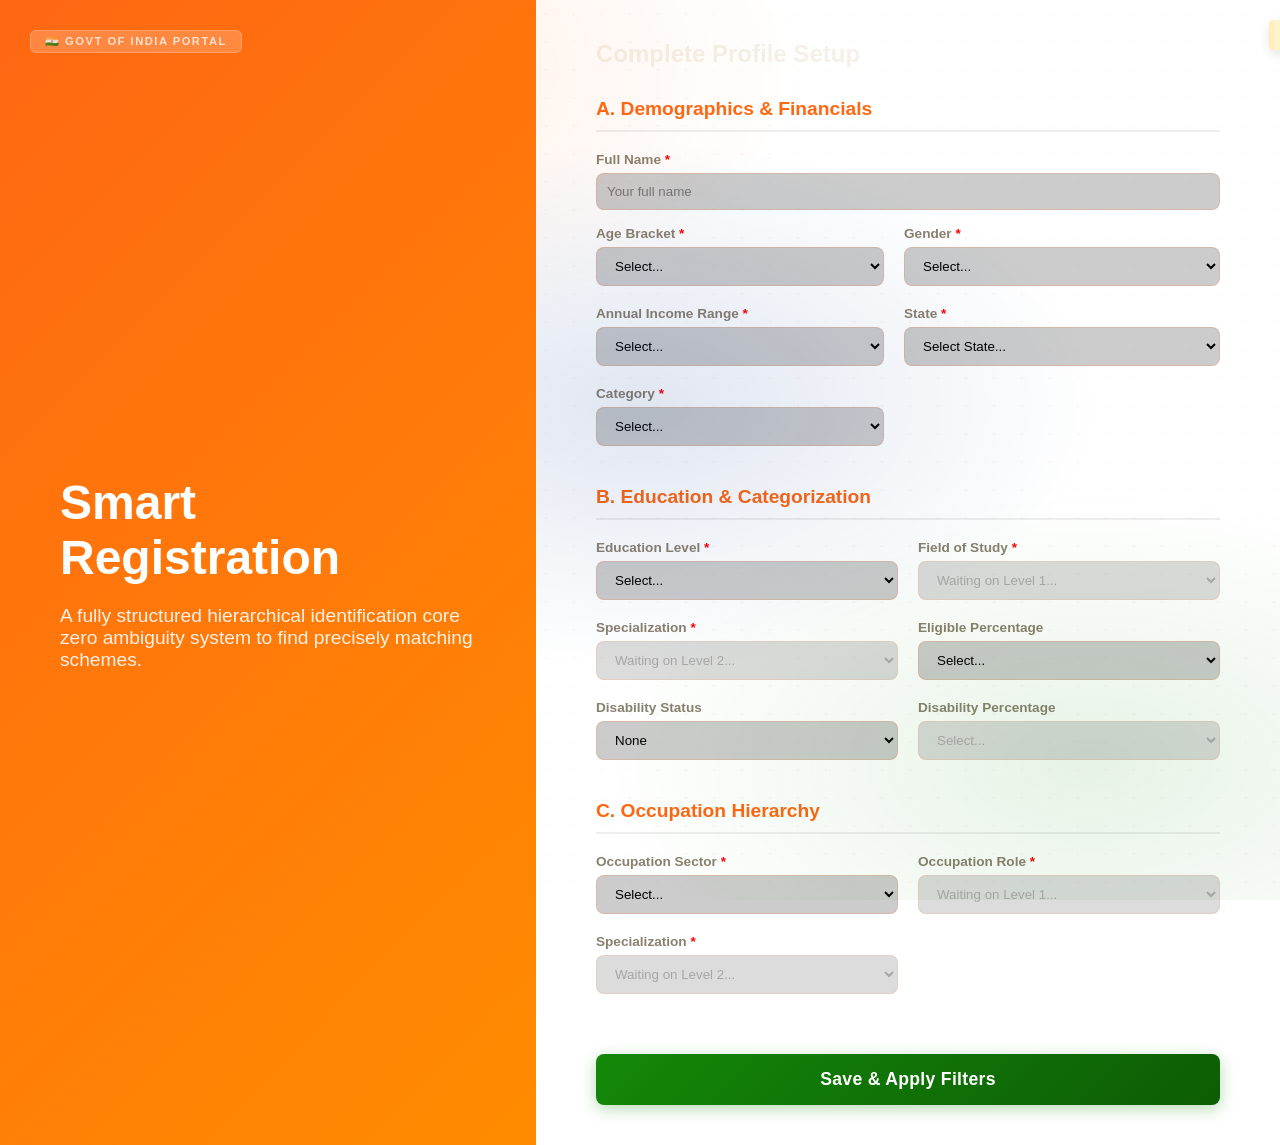
==== login.html @ 4077665b "75% completed work" ====
<!DOCTYPE html>
<html lang="en">
<head>
  <meta charset="UTF-8">
  <meta name="viewport" content="width=device-width, initial-scale=1.0">
  <title>Smart Registration | GovScheme AI</title>
  <link rel="stylesheet" href="style.css" />
  <style>
    body { background: #f8f9fa; }
    .split-layout { display: flex; min-height: 100vh; }
    .auth-banner {
      flex: 1;
      background: linear-gradient(135deg, var(--accent), #ff8c00);
      color: white;
      padding: 60px;
      display: flex;
      flex-direction: column;
      justify-content: center;
      position: relative;
    }
    .auth-form-wrapper {
      flex: 1.5;
      padding: 40px 60px;
      overflow-y: auto;
      background: white;
    }
    .form-section-title { font-size: 1.2rem; color: var(--accent); margin-bottom: 20px; border-bottom: 2px solid #eee; padding-bottom: 10px; font-family:var(--tamil-font); }
    .grid-2 { display: grid; grid-template-columns: 1fr 1fr; gap: 20px; margin-bottom: 40px; }
    .form-group.disabled { opacity: 0.6; }
    .form-group label { font-family: var(--body-font); font-weight:600; font-size:0.85rem; }
    .pulse { animation: pulseBorder 1.5s ease-out; }
    @keyframes pulseBorder { 
      0% { border-color: var(--accent); box-shadow: 0 0 12px rgba(255,103,19,0.5); } 
      100% { border-color: var(--card-border); } 
    }
    
    #smart-warning {
      position: fixed; top: 20px; right: 20px; background: #fff3cd; color: #856404;
      padding: 15px 20px; border-left: 5px solid #ffeeba; border-radius: 4px;
      box-shadow: 0 4px 12px rgba(0,0,0,0.1); transform: translateX(120%); transition: 0.3s;
      z-index: 1000; max-width: 350px; font-size: 0.9rem;
    }
    #smart-warning.show { transform: translateX(0); }
    
    .confirm-overlay {
      position: fixed; inset: 0; background: rgba(0,0,0,0.6); display: none; align-items: center; justify-content: center; z-index: 9999;
    }
    .confirm-box { background: white; padding: 30px; border-radius: 12px; text-align: center; max-width: 400px; }

    /* Mobile Responsiveness */
    @media (max-width: 768px) {
      .split-layout { flex-direction: column; }
      .auth-banner { padding: 30px 20px; }
      .auth-banner h1 { font-size: 2rem !important; margin-top: 10px; }
      .auth-banner p { font-size: 1rem !important; }
      .auth-form-wrapper { padding: 25px 20px; }
      .grid-2 { grid-template-columns: 1fr; gap: 15px; margin-bottom: 20px; }
      .confirm-box { width: 90%; padding: 20px; }
      .gov-badge { position: relative !important; top: 0 !important; left: 0 !important; margin-bottom: 15px; display: inline-block; width: max-content; padding: 6px 12px; border-radius: 20px; }
    }
  </style>
</head>
<body>

<div id="smart-warning"></div>

<div class="confirm-overlay" id="confirmation-modal">
  <div class="confirm-box">
    <h3 style="color:var(--accent2); margin-bottom:10px;">⚠️ Unusual Combination</h3>
    <p style="font-size:0.9rem; color:var(--muted); margin-bottom:20px;">This combination (18-25, High Income & Unemployed) is uncommon and might restrict scheme matching. Do you want to continue?</p>
    <div style="display:flex; gap:10px; justify-content:center;">
      <button class="apply-btn secondary" onclick="cancelApply()">Review Input</button>
      <button class="apply-btn" onclick="forceApply()">Confirm & Proceed</button>
    </div>
  </div>
</div>

<div class="split-layout">
  <div class="auth-banner">
    <div class="gov-badge" style="position:absolute; top:30px; left:30px; background:rgba(255,255,255,0.2);">🇮🇳 Govt of India Portal</div>
    <h1 style="font-size: 3rem; margin-bottom: 20px; font-family: var(--tamil-font);">Smart Registration</h1>
    <p style="font-size: 1.2rem; opacity: 0.9;">A fully structured hierarchical identification core zero ambiguity system to find precisely matching schemes.</p>
  </div>
  
  <div class="auth-form-wrapper">
    <h2 style="margin-bottom: 30px; font-family: var(--body-font); font-weight:700;">Complete Profile Setup</h2>
    
    <form id="authForm" onsubmit="submitProfile(event)">
      
      <!-- Basic Demographics -->
      <h3 class="form-section-title">A. Demographics & Financials</h3>
      <div class="grid-2" style="grid-template-columns:1fr; margin-bottom:16px;">
        <div class="form-group">
          <label>Full Name <span style="color:red">*</span></label>
          <input type="text" id="full-name" required placeholder="Your full name"
            style="width:100%; padding:10px; border:1px solid var(--card-border); border-radius:8px; font-family:var(--body-font);" />
        </div>
      </div>
      <div class="grid-2">
        <div class="form-group">
          <label>Age Bracket <span style="color:red">*</span></label>
          <select id="age" required>
            <option value="">Select...</option>
            <option value="18-25">18-25</option>
            <option value="26-35">26-35</option>
            <option value="36-45">36-45</option>
            <option value="46-60">46-60</option>
            <option value="60+">60+</option>
          </select>
        </div>
        <div class="form-group">
          <label>Gender <span style="color:red">*</span></label>
          <select id="gender" required>
            <option value="">Select...</option>
            <option value="Male">Male</option>
            <option value="Female">Female</option>
            <option value="Transgender">Transgender</option>
          </select>
        </div>
        <div class="form-group">
          <label>Annual Income Range <span style="color:red">*</span></label>
          <select id="income" required>
            <option value="">Select...</option>
            <option value="Below ₹1,00,000">Below ₹1,00,000</option>
            <option value="₹1,00,000 - ₹2,50,000">₹1,00,000 - ₹2,50,000</option>
            <option value="₹2,50,000 - ₹5,00,000">₹2,50,000 - ₹5,00,000</option>
            <option value="₹5,00,000 - ₹8,00,000">₹5,00,000 - ₹8,00,000</option>
            <option value="Above ₹8,00,000">Above ₹8,00,000</option>
          </select>
        </div>
        <div class="form-group">
          <label>State <span style="color:red">*</span></label>
          <select id="state" required>
            <option value="">Select State...</option>
            <!-- Injected by login.js -->
          </select>
        </div>
        <div class="form-group">
          <label>Category <span style="color:red">*</span></label>
          <select id="category" required>
            <option value="">Select...</option>
            <option value="General">General</option>
            <option value="OBC">OBC</option>
            <option value="SC">SC</option>
            <option value="ST">ST</option>
          </select>
        </div>
      </div>

      <!-- Education Hierarchy -->
      <h3 class="form-section-title">B. Education & Categorization</h3>
      <div class="grid-2">
        <div class="form-group">
          <label>Education Level <span style="color:red">*</span></label>
          <select id="edu-l1" required><option value="">Select...</option></select>
        </div>
        <div class="form-group">
          <label>Field of Study <span style="color:red">*</span></label>
          <select id="edu-l2" disabled required><option value="">Waiting on Level 1...</option></select>
        </div>
        <div class="form-group">
          <label>Specialization <span style="color:red">*</span></label>
          <select id="edu-l3" disabled required><option value="">Waiting on Level 2...</option></select>
        </div>
        <div class="form-group">
          <label>Eligible Percentage</label>
          <select id="edu-pct">
            <option value="">Select...</option>
            <option value="Below 60%">Below 60%</option>
            <option value="60% - 75%">60% - 75%</option>
            <option value="75% - 85%">75% - 85%</option>
            <option value="85% - 90%">85% - 90%</option>
            <option value="90% - 95%">90% - 95%</option>
            <option value="95% - 100%">95% - 100%</option>
          </select>
        </div>
        <div class="form-group">
          <label>Disability Status</label>
          <select id="disability">
            <option value="">None</option>
            <option value="Visual">Visual</option>
            <option value="Hearing">Hearing</option>
            <option value="Locomotor">Locomotor</option>
            <option value="Intellectual">Intellectual</option>
          </select>
        </div>
        <div class="form-group">
          <label>Disability Percentage</label>
          <select id="disability-pct" disabled>
            <option value="">Select...</option>
            <option value="40-60%">40-60%</option>
            <option value="60-80%">60-80%</option>
            <option value="80%+">80%+</option>
          </select>
        </div>
      </div>

      <!-- Occupation Hierarchy -->
      <h3 class="form-section-title">C. Occupation Hierarchy</h3>
      <div class="grid-2">
        <div class="form-group">
          <label>Occupation Sector <span style="color:red">*</span></label>
          <select id="occ-l1" required><option value="">Select...</option></select>
        </div>
        <div class="form-group">
          <label>Occupation Role <span style="color:red">*</span></label>
          <select id="occ-l2" disabled required><option value="">Waiting on Level 1...</option></select>
        </div>
        <div class="form-group">
          <label>Specialization <span style="color:red">*</span></label>
          <select id="occ-l3" disabled required><option value="">Waiting on Level 2...</option></select>
        </div>
      </div>

      <button type="submit" class="apply-btn" style="width: 100%; justify-content:center; padding: 15px; font-size:1.1rem; margin-top:20px;">Save & Apply Filters</button>

    </form>
  </div>
</div>

<script src="login.js"></script>
</body>
</html>
---- style.css ----
/* ═══════════════════════════════════════════════════════
   INDIAN GOVERNMENT PORTAL THEME
   Inspired by india.gov.in & MyGov.in design language
   Palette: Saffron #FF6713 | Navy #003087 | Green #138808
   ═══════════════════════════════════════════════════════ */

/* ── CSS Variables ── */
:root {
  --saffron:        #FF6713;
  --saffron-dk:     #D94F00;
  --saffron-lt:     #FFB347;
  --india-blue:     #003087;
  --chakra-blue:    #1E56A0;
  --india-green:    #138808;
  --india-green-dk: #0D5C05;
  --white-cream:    #FFF8F0;

  /* Semantic tokens — dark mode default */
  --bg:             #0a0c14;
  --bg2:            #0f1320;
  --card-bg:        rgba(20, 25, 50, 0.72);
  --card-border:    rgba(255, 103, 19, 0.18);
  --accent:         #FF6713;
  --accent2:        #138808;
  --accent3:        #1E56A0;
  --text:           #F5F0E8;
  --card-text:      #C8C0B0;
  --muted:          #8A8070;
  --dt-dot:         rgba(255, 103, 19, 0.06);
  --shadow-hover:   rgba(255, 103, 19, 0.15);
  --tamil-font:     'Noto Sans Tamil', 'Poppins', sans-serif;
  --body-font:      'Poppins', sans-serif;
  --header-gradient: linear-gradient(135deg, #001F5B 0%, #003087 40%, #0A1E4A 100%);
}

body.light-theme {
  --bg:             #FFF8F0;
  --bg2:            #FFF0E0;
  --card-bg:        rgba(255, 255, 255, 0.88);
  --card-border:    rgba(255, 103, 19, 0.22);
  --accent:         #D94F00;
  --accent2:        #0D5C05;
  --accent3:        #003087;
  --text:           #1A0A00;
  --card-text:      #3D2B1A;
  --muted:          #7A6050;
  --dt-dot:         rgba(255, 103, 19, 0.08);
  --shadow-hover:   rgba(0, 48, 135, 0.1);
  --header-gradient: linear-gradient(135deg, #003087 0%, #1E56A0 50%, #003087 100%);
}

/* ── Reset ── */
* { box-sizing: border-box; margin: 0; padding: 0; }

body {
  font-family: var(--body-font);
  background: var(--bg);
  color: var(--text);
  min-height: 100vh;
  overflow-x: hidden;
}

/* ── Scrollbar ── */
::-webkit-scrollbar { width: 8px; }
::-webkit-scrollbar-track { background: var(--bg); }
::-webkit-scrollbar-thumb {
  background: linear-gradient(var(--saffron), var(--india-green));
  border-radius: 4px;
}
::-webkit-scrollbar-thumb:hover { opacity: 0.8; }

/* ── Animated Background — warm Indian sunset ── */
@keyframes bgPulse {
  0%   { opacity: 0.7; transform: scale(1) translate(0, 0); }
  50%  { opacity: 1;   transform: scale(1.04) translate(-1%, 1%); }
  100% { opacity: 0.7; transform: scale(1) translate(0, 0); }
}

body::before {
  content: '';
  position: fixed; inset: 0;
  background:
    radial-gradient(ellipse 80% 55% at 15% 8%,  rgba(255, 103, 19, 0.14) 0%, transparent 60%),
    radial-gradient(ellipse 65% 50% at 85% 85%, rgba(19, 136, 8,  0.10) 0%, transparent 60%),
    radial-gradient(ellipse 55% 45% at 50% 45%, rgba(0,  48, 135, 0.12) 0%, transparent 65%);
  animation: bgPulse 18s ease-in-out infinite alternate;
  pointer-events: none;
  z-index: 0;
}

/* ── Dot grid ── */
body::after {
  content: '';
  position: fixed; inset: 0;
  background-image: radial-gradient(circle, var(--dt-dot) 1px, transparent 1px);
  background-size: 28px 28px;
  pointer-events: none;
  z-index: 0;
}

/* ── Tricolor Top Bar ── */
.tricolor-bar {
  height: 5px;
  background: linear-gradient(90deg,
    #FF6713 0% 33.3%,
    #FFFFFF 33.3% 66.6%,
    #138808 66.6% 100%);
  position: fixed;
  top: 0; left: 0; right: 0;
  z-index: 1000;
}

/* ── Layout ── */
.container {
  position: relative;
  z-index: 1;
  max-width: 900px;
  margin: 0 auto;
  padding: 5px 20px 60px;
}

/* ══════════════════════════════════════
   HEADER — Government Portal Style
   ══════════════════════════════════════ */
header {
  text-align: center;
  padding: 0 0 36px;
  animation: fadeDown 0.7s ease both;
}

.gov-header-band {
  background: var(--header-gradient);
  margin: 0 -20px;
  padding: 28px 20px 32px;
  position: relative;
  overflow: hidden;
  border-bottom: 4px solid var(--saffron);
}

.gov-header-band::before {
  content: '✦ ◆ ✦';
  position: absolute;
  font-size: 6rem;
  color: rgba(255, 255, 255, 0.03);
  top: -10px; left: 50%;
  transform: translateX(-50%);
  letter-spacing: 30px;
  pointer-events: none;
}

.gov-header-band::after {
  content: '';
  position: absolute;
  left: 0; top: 0; bottom: 0;
  width: 6px;
  background: linear-gradient(180deg, #FF6713, #FFFFFF 50%, #138808);
}

@keyframes emblemPulse {
  0%   { box-shadow: 0 8px 28px rgba(255, 103, 19, 0.35); transform: translateY(0) rotate(0deg); }
  100% { box-shadow: 0 14px 50px rgba(255, 103, 19, 0.6);  transform: translateY(-4px) rotate(3deg); }
}

.emblem {
  width: 78px;
  height: 78px;
  margin: 0 auto 16px;
  background: linear-gradient(135deg, #FF6713, #FF9A00);
  border-radius: 50%;
  display: flex;
  align-items: center;
  justify-content: center;
  font-size: 38px;
  box-shadow: 0 8px 28px rgba(255, 103, 19, 0.35);
  animation: emblemPulse 3s infinite alternate ease-in-out;
  border: 3px solid rgba(255, 255, 255, 0.3);
}

.gov-badge {
  display: inline-flex;
  align-items: center;
  gap: 8px;
  background: rgba(255, 255, 255, 0.1);
  border: 1px solid rgba(255, 255, 255, 0.2);
  border-radius: 6px;
  padding: 4px 14px;
  font-size: 0.7rem;
  font-weight: 600;
  letter-spacing: 1.5px;
  text-transform: uppercase;
  color: rgba(255, 255, 255, 0.75);
  margin-bottom: 14px;
}

header h1 {
  font-family: var(--tamil-font);
  font-size: clamp(1.4rem, 4vw, 2.1rem);
  font-weight: 700;
  letter-spacing: -0.5px;
  line-height: 1.3;
  color: #fff;
  text-shadow: 0 2px 12px rgba(0, 0, 0, 0.4);
}

header h1 span {
  color: var(--saffron-lt);
  background: linear-gradient(135deg, #FFB347, #FF6713);
  -webkit-background-clip: text;
  -webkit-text-fill-color: transparent;
  background-clip: text;
}

header p {
  font-family: var(--tamil-font);
  color: rgba(255, 255, 255, 0.65);
  margin-top: 8px;
  font-size: 0.92rem;
}

/* ── Main Content ── */
.main-content { padding-top: 24px; }

/* ── Lang Toggle ── */
.lang-toggle {
  display: flex;
  justify-content: center;
  gap: 8px;
  margin: 0 0 24px;
  animation: fadeUp 0.7s 0.1s ease both;
}

.lang-btn {
  padding: 6px 20px;
  border-radius: 6px;
  border: 1.5px solid rgba(255, 103, 19, 0.3);
  background: var(--card-bg);
  backdrop-filter: blur(8px);
  color: var(--muted);
  cursor: pointer;
  font-size: 0.82rem;
  font-family: var(--body-font);
  font-weight: 600;
  letter-spacing: 0.5px;
  transition: all 0.2s;
}

.lang-btn:hover {
  border-color: var(--accent);
  color: var(--accent);
}

.lang-btn.active {
  border-color: var(--accent);
  color: #fff;
  background: linear-gradient(135deg, var(--saffron-dk), var(--saffron));
  box-shadow: 0 4px 14px rgba(255, 103, 19, 0.35);
}

/* ── Search Box ── */
.search-wrap {
  background: var(--card-bg);
  backdrop-filter: blur(16px);
  border: 2px solid rgba(255, 103, 19, 0.25);
  border-radius: 14px;
  padding: 10px 14px;
  display: flex;
  align-items: center;
  gap: 10px;
  transition: all 0.3s ease;
  animation: fadeUp 0.7s 0.15s ease both;
  box-shadow: 0 4px 24px rgba(0, 48, 135, 0.12), inset 0 1px 0 rgba(255, 255, 255, 0.05);
}

.search-wrap:focus-within {
  border-color: rgba(255, 103, 19, 0.6);
  box-shadow: 0 0 0 4px rgba(255, 103, 19, 0.1), 0 8px 32px rgba(0, 0, 0, 0.15);
  transform: translateY(-2px);
}

#query {
  flex: 1;
  background: transparent;
  border: none;
  outline: none;
  color: var(--text);
  font-size: 1rem;
  font-family: var(--tamil-font);
  padding: 6px 4px;
}

#query::placeholder { color: var(--muted); }

.icon-btn {
  width: 44px;
  height: 44px;
  border-radius: 10px;
  border: none;
  cursor: pointer;
  display: flex;
  align-items: center;
  justify-content: center;
  font-size: 1.2rem;
  transition: all 0.2s;
  flex-shrink: 0;
}

.mic-btn {
  background: rgba(255, 103, 19, 0.12);
  color: var(--accent);
  border: 1px solid rgba(255, 103, 19, 0.25);
}

.mic-btn:hover {
  background: rgba(255, 103, 19, 0.22);
  transform: scale(1.05);
}

.mic-btn.listening {
  background: var(--accent);
  color: #fff;
  animation: pulse 1s infinite;
}

.search-btn {
  background: linear-gradient(135deg, #FF6713, #D94F00);
  color: #fff;
  font-weight: 700;
  font-size: 1.1rem;
  box-shadow: 0 4px 14px rgba(255, 103, 19, 0.35);
}

.search-btn:hover {
  background: linear-gradient(135deg, #FF8C00, #FF6713);
  transform: scale(1.05);
  box-shadow: 0 6px 20px rgba(255, 103, 19, 0.5);
}

/* ── Voice Status ── */
.voice-status {
  text-align: center;
  margin-top: 10px;
  font-size: 0.83rem;
  font-family: var(--tamil-font);
  color: var(--accent);
  height: 20px;
  transition: opacity 0.3s;
  opacity: 0;
}

.voice-status.show { opacity: 1; }

/* ── Quick Chips ── */
.chips {
  display: flex;
  gap: 8px;
  margin-top: 16px;
  overflow-x: auto;
  padding-bottom: 8px;
  scrollbar-width: none;
  -webkit-overflow-scrolling: touch;
  animation: fadeUp 0.7s 0.2s ease both;
}

.chips::-webkit-scrollbar {
  display: none;
}

.chip {
  flex: 0 0 auto;
  padding: 6px 15px;
  border-radius: 6px;
  border: 1.5px solid rgba(255, 103, 19, 0.2);
  background: var(--card-bg);
  backdrop-filter: blur(8px);
  font-family: var(--tamil-font);
  font-size: 0.8rem;
  color: var(--muted);
  cursor: pointer;
  transition: all 0.25s cubic-bezier(0.4, 0, 0.2, 1);
}

.chip:hover {
  border-color: var(--india-green);
  color: var(--accent2);
  background: rgba(19, 136, 8, 0.1);
  transform: translateY(-2px);
  box-shadow: 0 4px 12px rgba(19, 136, 8, 0.18);
}

/* ── Stats Bar ── */
.stats {
  display: flex;
  gap: 12px;
  margin-top: 24px;
  animation: fadeUp 0.7s 0.25s ease both;
}

.stat-card {
  flex: 1;
  background: var(--card-bg);
  backdrop-filter: blur(14px);
  border: 1px solid var(--card-border);
  border-radius: 12px;
  padding: 14px 16px;
  text-align: center;
  transition: transform 0.3s, box-shadow 0.3s;
  position: relative;
  overflow: hidden;
}

.stat-card::after {
  content: '';
  position: absolute;
  bottom: 0; left: 0; right: 0;
  height: 3px;
  background: linear-gradient(90deg, var(--saffron) 33%, #fff 33% 66%, var(--india-green) 66%);
}

.stat-card:hover {
  transform: translateY(-4px);
  box-shadow: 0 8px 28px rgba(255, 103, 19, 0.15);
  border-color: rgba(255, 103, 19, 0.4);
}

.stat-card .num {
  font-size: 1.5rem;
  font-weight: 700;
  background: linear-gradient(135deg, var(--saffron), var(--saffron-lt));
  -webkit-background-clip: text;
  -webkit-text-fill-color: transparent;
  background-clip: text;
}

.stat-card .label {
  font-family: var(--tamil-font);
  font-size: 0.73rem;
  color: var(--muted);
  margin-top: 3px;
}

/* ── Divider ── */
.divider {
  display: flex;
  align-items: center;
  gap: 12px;
  margin: 28px 0 20px;
  color: var(--accent);
  font-size: 0.8rem;
  font-family: var(--tamil-font);
  font-weight: 600;
  letter-spacing: 1px;
  text-transform: uppercase;
}

.divider::before, .divider::after {
  content: '';
  flex: 1;
  height: 1px;
  background: linear-gradient(90deg, transparent, var(--card-border));
}
.divider::after {
  background: linear-gradient(90deg, var(--card-border), transparent);
}

/* ═══════════════════════════════════════
   RESULT CARDS — Premium Indian Gov Style
   ═══════════════════════════════════════ */
#result { animation: fadeUp 0.5s ease both; }

.scheme-card {
  background: var(--card-bg);
  backdrop-filter: blur(18px);
  border: 1px solid var(--card-border);
  border-radius: 16px;
  padding: 22px 24px;
  margin-bottom: 16px;
  transition: border-color 0.3s, transform 0.3s cubic-bezier(0.4, 0, 0.2, 1), box-shadow 0.3s;
  animation: slideIn 0.4s ease both;
  position: relative;
  overflow: hidden;
  box-shadow: 0 4px 20px rgba(0, 0, 0, 0.08);
}

.scheme-card::before {
  content: '';
  position: absolute;
  left: 0; top: 0; bottom: 0;
  width: 5px;
  background: linear-gradient(180deg, #FF6713 0%, #FFFFFF 50%, #138808 100%);
  border-radius: 5px 0 0 5px;
}

.scheme-card::after {
  content: '☸';
  position: absolute;
  top: -8px; right: 14px;
  font-size: 5rem;
  color: rgba(255, 103, 19, 0.04);
  pointer-events: none;
  line-height: 1;
}

.scheme-card:hover {
  border-color: rgba(255, 103, 19, 0.45);
  transform: translateY(-3px);
  box-shadow: 0 14px 40px var(--shadow-hover);
}

.card-header {
  display: flex;
  align-items: flex-start;
  gap: 12px;
  margin-bottom: 8px;
}

.card-tts {
  margin-bottom: 14px;
  justify-content: flex-end;
}

.card-index {
  width: 30px;
  height: 30px;
  border-radius: 8px;
  background: linear-gradient(135deg, rgba(255, 103, 19, 0.2), rgba(255, 103, 19, 0.1));
  border: 1px solid rgba(255, 103, 19, 0.3);
  color: var(--accent);
  font-size: 0.82rem;
  font-weight: 700;
  display: flex;
  align-items: center;
  justify-content: center;
  flex-shrink: 0;
}

.card-title {
  font-family: var(--tamil-font);
  font-size: 1rem;
  font-weight: 700;
  line-height: 1.4;
  flex: 1;
}

.tts-btn {
  background: rgba(30, 86, 160, 0.12);
  border: 1px solid rgba(30, 86, 160, 0.2);
  border-radius: 7px;
  color: var(--accent3);
  cursor: pointer;
  padding: 5px 10px;
  font-size: 0.78rem;
  font-family: var(--body-font);
  font-weight: 600;
  transition: all 0.2s;
  flex-shrink: 0;
}

.tts-btn:hover {
  background: rgba(30, 86, 160, 0.25);
  transform: scale(1.04);
}

.tts-en {
  background: rgba(19, 136, 8, 0.1);
  border-color: rgba(19, 136, 8, 0.2);
  color: #1a9e10;
}

.tts-en:hover { background: rgba(19, 136, 8, 0.22); }

.tts-ta {
  background: rgba(255, 103, 19, 0.1);
  border-color: rgba(255, 103, 19, 0.2);
  color: var(--accent);
}

.tts-ta:hover { background: rgba(255, 103, 19, 0.22); }

.tts-group { display: flex; gap: 6px; flex-shrink: 0; }

.card-section { margin-top: 12px; }

.section-label {
  font-size: 0.7rem;
  text-transform: uppercase;
  letter-spacing: 1.2px;
  font-weight: 700;
  margin-bottom: 5px;
}

.section-label.elig  { color: var(--accent2); }
.section-label.bene  { color: var(--accent3); }

.section-text {
  font-family: var(--tamil-font);
  font-size: 0.875rem;
  color: var(--card-text);
  line-height: 1.7;
}

.section-text.collapsed {
  display: -webkit-box;
  -webkit-line-clamp: 3;
  line-clamp: 3;
  -webkit-box-orient: vertical;
  box-orient: vertical;
  overflow: hidden;
}

.read-more {
  background: none;
  border: none;
  color: var(--accent);
  font-size: 0.78rem;
  cursor: pointer;
  margin-top: 4px;
  font-family: var(--body-font);
  font-weight: 600;
  padding: 0;
}

/* ── Apply Button ── */
.card-footer {
  margin-top: 16px;
  padding-top: 14px;
  border-top: 1px solid var(--card-border);
}

.apply-btn {
  display: inline-flex;
  align-items: center;
  gap: 7px;
  padding: 10px 22px;
  background: linear-gradient(135deg, #138808, #0D5C05);
  color: #fff;
  font-family: var(--tamil-font);
  font-size: 0.85rem;
  font-weight: 700;
  border-radius: 8px;
  text-decoration: none;
  transition: all 0.22s;
  box-shadow: 0 4px 16px rgba(19, 136, 8, 0.3);
  border: none;
  cursor: pointer;
  letter-spacing: 0.3px;
}

.apply-btn:hover {
  background: linear-gradient(135deg, #1aaa0f, #138808);
  transform: translateY(-2px);
  box-shadow: 0 7px 22px rgba(19, 136, 8, 0.45);
}

.apply-btn:active { transform: translateY(0); }

.action-btn-row {
  display: flex;
  flex-wrap: wrap;
  gap: 10px;
  margin-top: 20px;
}

.apply-btn.secondary {
  background: var(--card-bg);
  border: 1.5px solid var(--accent);
  color: var(--accent);
  box-shadow: none;
}

.apply-btn.secondary:hover {
  background: rgba(255, 103, 19, 0.1);
  box-shadow: 0 4px 16px rgba(255, 103, 19, 0.25);
}

.apply-box {
  margin-top: 15px;
  padding: 18px 20px;
  border-radius: 12px;
  background: rgba(0, 48, 135, 0.08);
  border: 1px dashed rgba(255, 103, 19, 0.25);
  display: none;
  animation: fadeDown 0.3s ease both;
}

.apply-box.open { display: block; }

/* ── Empty / Loading ── */
.state-box {
  text-align: center;
  padding: 48px 20px;
  color: var(--muted);
  font-family: var(--tamil-font);
}

.state-box .icon { font-size: 3rem; margin-bottom: 12px; }
.state-box p { font-size: 0.95rem; }

.spinner {
  width: 40px;
  height: 40px;
  border: 3px solid rgba(255, 103, 19, 0.12);
  border-top-color: var(--accent);
  border-radius: 50%;
  animation: spin 0.8s linear infinite;
  margin: 0 auto 16px;
}

/* ── Audio Controls ── */
#audio-controls {
  position: fixed;
  bottom: 30px; right: 30px;
  background: var(--card-bg);
  backdrop-filter: blur(18px);
  border: 1px solid var(--accent);
  border-radius: 50px;
  padding: 10px 20px;
  display: none;
  align-items: center;
  gap: 15px;
  box-shadow: 0 8px 32px rgba(255, 103, 19, 0.25);
  z-index: 9999;
  animation: fadeUp 0.3s ease both;
}

.ctrl-btn {
  background: none;
  border: none;
  color: var(--text);
  font-size: 1.5rem;
  cursor: pointer;
  display: flex;
  align-items: center;
  justify-content: center;
  transition: transform 0.2s;
}

.ctrl-btn:hover { transform: scale(1.15); color: var(--accent); }

.audio-waves {
  display: flex;
  align-items: center;
  gap: 4px;
  height: 20px;
}

.audio-waves span {
  display: block;
  width: 4px;
  height: 100%;
  background: linear-gradient(180deg, var(--saffron), var(--india-green));
  border-radius: 2px;
  animation: wave 1s infinite alternate;
}

.audio-waves.paused span { animation-play-state: paused; }
.audio-waves span:nth-child(2) { animation-delay: 0.2s; }
.audio-waves span:nth-child(3) { animation-delay: 0.4s; }

/* ── Footer ── */
footer {
  text-align: center;
  padding: 24px 0 0;
  font-size: 0.78rem;
  color: var(--muted);
  font-family: var(--tamil-font);
  border-top: 1px solid var(--card-border);
  margin-top: 40px;
}

footer::before {
  content: '';
  display: block;
  width: 60px;
  height: 3px;
  background: linear-gradient(90deg, var(--saffron), var(--india-green));
  margin: 0 auto 12px;
  border-radius: 2px;
}

/* ── Identity & Grid ── */
.max-w-wide { max-width: 1100px; }

@media (min-width: 768px) {
  .app-grid {
    display: grid;
    grid-template-columns: 280px 1fr;
    gap: 30px;
    align-items: start;
    margin-top: 24px;
  }
}
@media (max-width: 767px) {
  .profile-sidebar { margin-bottom: 24px; position: static !important; }
  .profile-sidebar .sidebar-box { background: var(--bg2) !important; backdrop-filter: none !important; }
  .form-grid { grid-template-columns: 1fr !important; }
}

.glass-panel {
  background: var(--card-bg);
  backdrop-filter: blur(16px);
  border: 1px solid var(--card-border);
  box-shadow: 0 4px 20px rgba(0, 0, 0, 0.08);
}

.profile-sidebar { position: sticky; top: 20px; }
.sidebar-box { padding: 24px 20px; border-radius: 16px; text-align: center; }
.sidebar-box .avatar {
  font-size: 3rem; width: 70px; height: 70px; margin: 0 auto 12px;
  background: linear-gradient(135deg, rgba(255, 103, 19, 0.2), rgba(255, 103, 19, 0.1));
  border: 2px solid rgba(255, 103, 19, 0.4); border-radius: 50%;
  display: flex; align-items: center; justify-content: center;
}

.form-group { display: flex; flex-direction: column; text-align: left; }
.form-group label {
  font-size: 0.8rem; font-weight: 600; color: var(--muted);
  margin-bottom: 6px; font-family: var(--tamil-font);
}
.form-group input, .form-group select {
  padding: 10px 14px; border-radius: 8px; border: 1px solid var(--card-border);
  background: rgba(0, 0, 0, 0.2);
  font-family: var(--body-font); outline: none; 
}
body.light-theme .form-group input, body.light-theme .form-group select {
  background: rgba(255, 255, 255, 0.6); color: #000;
}
.form-group input:focus, .form-group select:focus {
  border-color: var(--accent); box-shadow: 0 0 0 3px rgba(255, 103, 19, 0.15);
}

.modal-overlay {
  position: fixed; inset: 0; background: rgba(0, 0, 0, 0.6);
  backdrop-filter: blur(5px); z-index: 99999;
  display: flex; align-items: center; justify-content: center;
  padding: 20px; animation: fadeIn 0.3s ease both;
}

@keyframes fadeIn { from { opacity: 0; } to { opacity: 1; } }

.qualify-match {
  display: inline-block; background: rgba(19, 136, 8, 0.15); color: var(--accent2);
  padding: 4px 10px; border-radius: 20px; font-size: 0.75rem; font-weight: 600;
  margin: 4px 4px 0 0; border: 1px solid rgba(19, 136, 8, 0.3);
}

.match-ring {
  position: absolute; top: 18px; right: 20px; width: 48px; height: 48px;
  border-radius: 50%; background: var(--card-bg); border: 4px solid var(--accent);
  display: flex; align-items: center; justify-content: center;
  font-weight: 700; font-size: 0.9rem; color: var(--accent);
  box-shadow: 0 4px 10px rgba(255, 103, 19, 0.2); z-index:2;
}
.match-ring::before {
  content: 'Match'; position: absolute; bottom: -18px; font-size: 0.55rem;
  color: var(--accent); text-transform: uppercase; font-weight: 700;
}

/* ══════════════════════════════════════════════════
   KEYFRAME ANIMATIONS
   ══════════════════════════════════════════════════ */
@keyframes fadeDown {
  from { opacity: 0; transform: translateY(-18px); }
  to   { opacity: 1; transform: translateY(0); }
}

@keyframes fadeUp {
  from { opacity: 0; transform: translateY(16px); }
  to   { opacity: 1; transform: translateY(0); }
}

@keyframes slideIn {
  from { opacity: 0; transform: translateX(-12px); }
  to   { opacity: 1; transform: translateX(0); }
}

@keyframes pulse {
  0%, 100% { box-shadow: 0 0 0 0 rgba(255, 103, 19, 0.5); }
  50%       { box-shadow: 0 0 0 10px rgba(255, 103, 19, 0); }
}

@keyframes spin { to { transform: rotate(360deg); } }

@keyframes wave { 0% { height: 20%; } 100% { height: 100%; } }

/* ══════════════════════════════════════════════════
   MOBILE-FIRST RESPONSIVE SYSTEM
   Breakpoints: 768px (tablet) · 480px (phone) · 360px (small)
   ══════════════════════════════════════════════════ */

/* ── Tablet (≤768px) ── */
@media (max-width: 768px) {
  .container { padding: 5px 14px 80px; }
  .gov-header-band { margin: 0 -14px; padding: 22px 14px 28px; }
  .gov-badge { font-size: 0.65rem; padding: 4px 10px; letter-spacing: 0.8px; }
  .emblem { width: 66px; height: 66px; font-size: 32px; margin-bottom: 12px; }
  header h1 { font-size: clamp(1.2rem, 5vw, 1.7rem); }
  header p { font-size: 0.85rem; }
  .lang-toggle { margin: 0 0 18px; gap: 6px; }
  .lang-btn { padding: 7px 16px; font-size: 0.8rem; min-height: 36px; }
  .search-wrap { border-radius: 12px; padding: 8px 12px; gap: 8px; }
  #query { font-size: 0.95rem; padding: 4px 2px; }
  .icon-btn { width: 42px; height: 42px; font-size: 1.1rem; }
  .chips { gap: 7px; margin-top: 14px; }
  .chip { padding: 7px 13px; font-size: 0.78rem; min-height: 34px; }
  .stats { gap: 8px; margin-top: 18px; }
  .stat-card { padding: 12px 14px; border-radius: 10px; }
  .stat-card .num { font-size: 1.25rem; }
  .stat-card .label { font-size: 0.7rem; }
  .scheme-card { padding: 18px 16px; border-radius: 14px; margin-bottom: 12px; }
  .card-title { font-size: 0.95rem; }
  .tts-btn { padding: 6px 10px; font-size: 0.75rem; min-height: 34px; }
  .apply-btn { padding: 9px 18px; font-size: 0.82rem; min-height: 40px; }
  .action-btn-row { gap: 8px; margin-top: 14px; }
  #audio-controls {
    bottom: 16px; right: 14px; left: 14px;
    border-radius: 14px; padding: 10px 18px;
    justify-content: space-between;
  }
}

/* ── Phone (≤480px) ── */
@media (max-width: 480px) {
  body { word-break: break-word; overflow-wrap: break-word; }
  .tricolor-bar { height: 4px; }
  .container { padding: 4px 12px 90px; }
  .gov-header-band { padding: 18px 14px 24px; margin: 0 -12px; }
  .gov-badge { font-size: 0.6rem; padding: 3px 10px; letter-spacing: 0.5px; margin-bottom: 10px; }
  .gov-header-band > div[style*="position:absolute"] { top: 10px; right: 12px; }
  .emblem { width: 58px; height: 58px; font-size: 28px; margin-bottom: 10px; }
  header h1 { font-size: clamp(1.05rem, 6vw, 1.4rem); letter-spacing: 0; }
  header p { font-size: 0.8rem; margin-top: 6px; }
  .main-content { padding-top: 18px; }
  .lang-toggle { margin: 0 0 16px; gap: 5px; }
  .lang-btn { flex: 1; padding: 8px 6px; font-size: 0.78rem; text-align: center; border-radius: 8px; min-height: 38px; }
  .search-wrap { border-radius: 12px; padding: 6px 10px; gap: 6px; }
  #query { font-size: 0.92rem; padding: 5px 2px; min-height: 38px; }
  .icon-btn { width: 40px; height: 40px; border-radius: 8px; font-size: 1rem; flex-shrink: 0; }
  .voice-status { font-size: 0.78rem; margin-top: 8px; }
  .chips { gap: 6px; margin-top: 12px; padding-bottom: 6px; }
  .chip { padding: 7px 12px; font-size: 0.76rem; border-radius: 6px; min-height: 34px; display: flex; align-items: center; justify-content: center; }
  .stats { display: grid; grid-template-columns: repeat(3, 1fr); gap: 7px; margin-top: 14px; }
  .stat-card { padding: 10px 8px; border-radius: 10px; flex-direction: column; text-align: center; }
  .stat-card .num { font-size: 1.1rem; }
  .stat-card .label { font-size: 0.65rem; margin-top: 2px; }
  .divider { margin: 20px 0 14px; font-size: 0.75rem; }
  .scheme-card { padding: 15px 12px 15px 16px; border-radius: 12px; margin-bottom: 10px; }
  .scheme-card::before { width: 4px; }
  .scheme-card::after { font-size: 3.5rem; top: -5px; right: 8px; }
  .card-header { gap: 8px; margin-bottom: 6px; }
  .card-index { width: 26px; height: 26px; font-size: 0.75rem; border-radius: 6px; flex-shrink: 0; }
  .card-title { font-size: 0.9rem; line-height: 1.35; }
  .tts-group.card-tts { display: grid; grid-template-columns: 1fr 1fr; gap: 6px; margin-bottom: 10px; }
  .tts-btn { padding: 8px 6px; font-size: 0.73rem; text-align: center; min-height: 36px; border-radius: 6px; justify-content: center; }
  .section-label { font-size: 0.65rem; letter-spacing: 0.8px; }
  .section-text { font-size: 0.83rem; line-height: 1.6; }
  .read-more { font-size: 0.75rem; min-height: 28px; display: inline-block; padding: 4px 0; }
  .action-btn-row { flex-direction: column; gap: 8px; margin-top: 12px; }
  .apply-btn { width: 100%; justify-content: center; padding: 11px 16px; font-size: 0.82rem; min-height: 44px; border-radius: 8px; }
  .apply-box { padding: 14px 12px; border-radius: 10px; }
  .state-box { padding: 36px 14px; }
  .state-box .icon { font-size: 2.4rem; }
  .state-box p { font-size: 0.88rem; }
  .spinner { width: 34px; height: 34px; }
  #audio-controls { bottom: 12px; right: 10px; left: 10px; border-radius: 12px; padding: 10px 16px; justify-content: space-between; gap: 10px; }
  .ctrl-btn { font-size: 1.3rem; min-width: 44px; min-height: 44px; }
  footer { padding: 18px 0 0; font-size: 0.72rem; margin-top: 28px; }
}

/* ── Very small phones (≤360px) ── */
@media (max-width: 360px) {
  .container { padding: 4px 10px 90px; }
  .gov-header-band { margin: 0 -10px; padding: 16px 12px 20px; }
  header h1 { font-size: 1rem; }
  .lang-btn { font-size: 0.72rem; padding: 7px 4px; }
  .stats { grid-template-columns: repeat(3, 1fr); gap: 5px; }
  .stat-card .num { font-size: 1rem; }
  .stat-card .label { font-size: 0.6rem; }
  .chip { font-size: 0.72rem; padding: 6px 10px; }
  .card-title { font-size: 0.85rem; }
}

/* ── Safe area for notched iPhones / Android ── */
@supports (padding-bottom: env(safe-area-inset-bottom)) {
  .container { padding-bottom: calc(80px + env(safe-area-inset-bottom)); }
  #audio-controls { bottom: calc(12px + env(safe-area-inset-bottom)); }
}

/* ── Touch-device enhancements ── */
@media (hover: none) and (pointer: coarse) {
  .scheme-card:hover,
  .stat-card:hover,
  .chip:hover { transform: none; }
  .chip:active { background: rgba(19, 136, 8, 0.18); transform: scale(0.97); }
  .apply-btn:active { transform: scale(0.97); }
  .lang-btn:active { opacity: 0.8; }
  .emblem { animation-duration: 4s; }
}

/* ── Track Application Button ── */
.track-btn {
  background: transparent !important;
  border: 1.5px solid var(--accent) !important;
  color: var(--accent) !important;
  font-size: 0.78rem !important;
  padding: 6px 12px !important;
}
.track-btn:hover:not(:disabled) {
  background: rgba(255,103,19,0.08) !important;
}
.track-btn:disabled {
  border-color: var(--muted) !important;
  color: var(--muted) !important;
}

/* ── User ID Badge hover ── */
#user-id-badge:hover { background: rgba(255,103,19,0.14) !important; }

/* ── Applied Schemes mini-list ── */
#applied-schemes-panel .scheme-mini-row {
  display: flex;
  align-items: center;
  gap: 8px;
  padding: 6px 8px;
  border-radius: 8px;
  background: rgba(0,0,0,0.03);
  border: 1px solid var(--card-border);
  margin-bottom: 8px;
  font-size: 0.78rem;
}
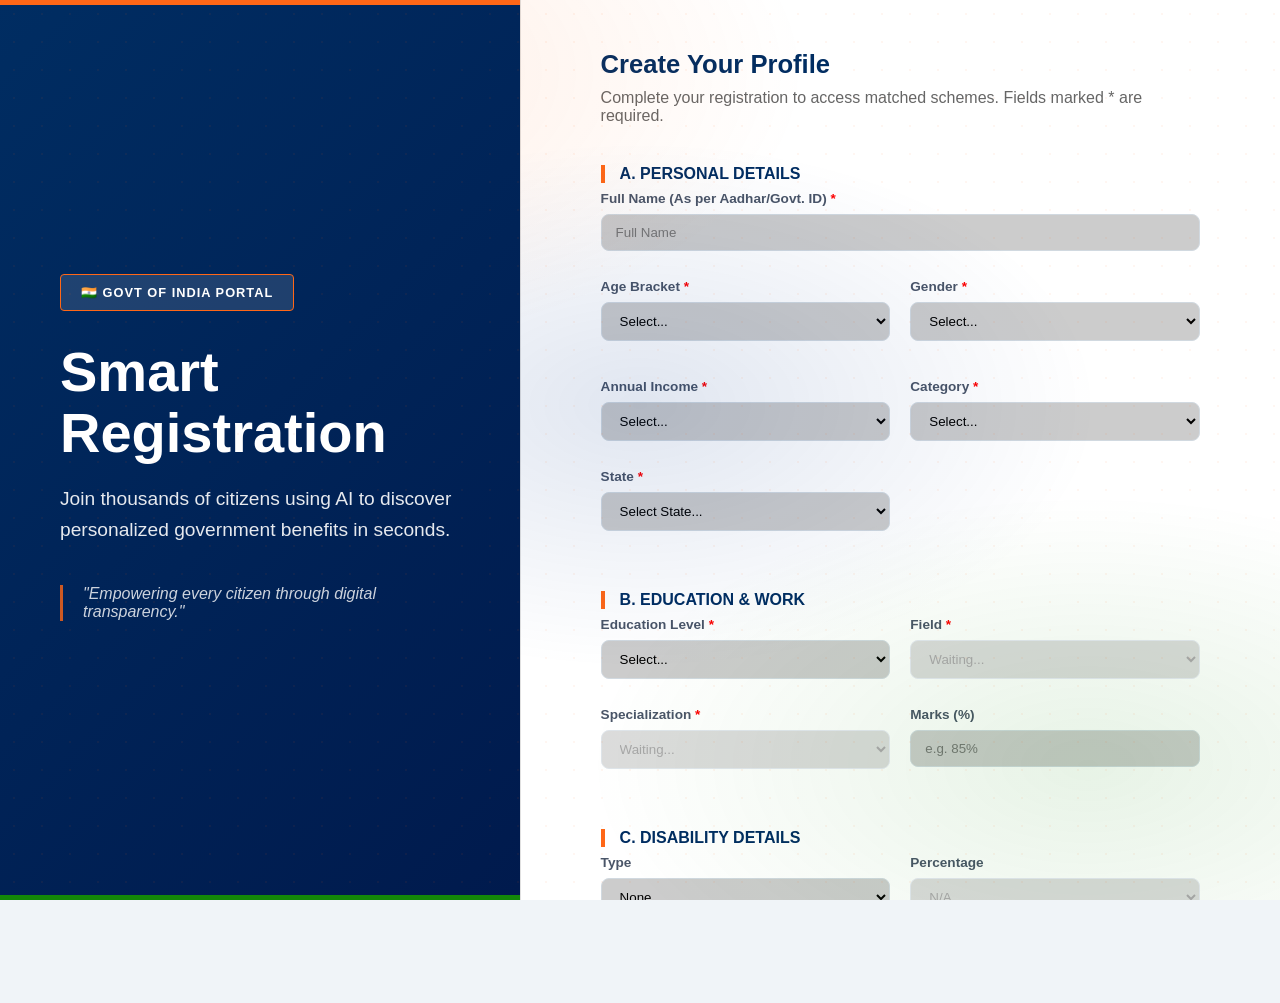
==== commit 100b223b: "Changed app.js" ====
--- a/login.html
+++ b/login.html
@@ -3,221 +3,293 @@
 <head>
   <meta charset="UTF-8">
   <meta name="viewport" content="width=device-width, initial-scale=1.0">
+  <meta name="description" content="Register your profile to get personalised Indian government scheme recommendations.">
   <title>Smart Registration | GovScheme AI</title>
   <link rel="stylesheet" href="style.css" />
   <style>
-    body { background: #f8f9fa; }
-    .split-layout { display: flex; min-height: 100vh; }
-    .auth-banner {
-      flex: 1;
-      background: linear-gradient(135deg, var(--accent), #ff8c00);
+    :root {
+      --gov-navy: #002D62;
+      --gov-saffron: #FF6717;
+      --light-bg: #F0F4F8;
+      --border-color: #D1D9E0;
+      --gov-green: #138808;    /* National Green */
+--gov-cream: #F9F9F9;
+    }
+
+    /* CRITICAL FIX: Explicitly forcing the split layout 
+       to prevent style.css from hiding the banner.
+    */
+    body { 
+      margin: 0; 
+      padding: 0; 
+      font-family: 'Poppins', sans-serif; 
+      background-color: var(--light-bg);
+    }
+
+    .split-layout { 
+      display: flex !important; 
+      flex-direction: row !important; 
+      width: 100% !important;
+      min-height: 100vh !important;
+      overflow: hidden;
+    }
+
+.auth-banner {
+  flex: 1 !important;
+  /* Deep Navy gradient for a serious, official authority look */
+  background: linear-gradient(135deg, var(--gov-navy) 0%, #001a4d 100%) !important;
+  color: white !important;
+  padding: 60px !important;
+  display: flex !important;
+  flex-direction: column !important;
+  justify-content: center !important;
+  position: relative;
+  min-width: 400px;
+  /* Added a subtle tricolor accent border at the very bottom of the banner */
+  border-bottom: 5px solid var(--gov-green);
+}
+
+/* Subtle tricolor top-accent for the banner */
+.auth-banner::before {
+  content: "";
+  position: absolute;
+  top: 0;
+  left: 0;
+  right: 0;
+  height: 5px;
+  background: var(--gov-saffron);
+}
+
+.auth-form-wrapper {
+  flex: 1.5 !important;
+  padding: 50px 80px !important;
+  overflow-y: auto !important;
+  background: white !important;
+  height: 100vh;
+  /* Soft border to separate from the banner */
+  border-left: 1px solid #e0e0e0;
+}
+
+.gov-badge {
+  display: flex;
+  align-items: center;
+  gap: 10px;
+  /* Using semi-transparent white for a glass-morphism effect on the navy background */
+  background: rgba(255, 255, 255, 0.12);
+  padding: 10px 20px;
+  border-radius: 4px;
+  font-size: 0.8rem;
+  font-weight: 600;
+  text-transform: uppercase;
+  letter-spacing: 1px;
+  width: fit-content;
+  /* Saffron border to make the badge pop */
+  border: 1px solid var(--gov-saffron);
+  margin-bottom: 30px;
+  color: white;
+}
+
+/* Enhancing the form section titles for the Indian theme */
+.form-section-title {
+  color: var(--gov-navy) !important;
+  border-left: 4px solid var(--gov-saffron) !important;
+  padding-left: 15px !important;
+  font-weight: 700 !important;
+  text-transform: uppercase;
+}
+    .grid-2 { display: grid; grid-template-columns: 1fr 1fr; gap: 20px; margin-bottom: 30px; }
+    
+    .form-group label { display: block; margin-bottom: 8px; margin-top: 8px; font-weight: 600; font-size: 0.85rem; color: #4A5568; }
+    
+    input, select {
+      width: 100%;
+      padding: 12px;
+      border: 1px solid var(--border-color) !important;
+      border-radius: 6px;
+      box-sizing: border-box;
+    }
+
+    .submit-btn {
+      background: var(--gov-saffron);
       color: white;
-      padding: 60px;
-      display: flex;
-      flex-direction: column;
-      justify-content: center;
-      position: relative;
-    }
-    .auth-form-wrapper {
-      flex: 1.5;
-      padding: 40px 60px;
-      overflow-y: auto;
-      background: white;
-    }
-    .form-section-title { font-size: 1.2rem; color: var(--accent); margin-bottom: 20px; border-bottom: 2px solid #eee; padding-bottom: 10px; font-family:var(--tamil-font); }
-    .grid-2 { display: grid; grid-template-columns: 1fr 1fr; gap: 20px; margin-bottom: 40px; }
-    .form-group.disabled { opacity: 0.6; }
-    .form-group label { font-family: var(--body-font); font-weight:600; font-size:0.85rem; }
-    .pulse { animation: pulseBorder 1.5s ease-out; }
-    @keyframes pulseBorder { 
-      0% { border-color: var(--accent); box-shadow: 0 0 12px rgba(255,103,19,0.5); } 
-      100% { border-color: var(--card-border); } 
-    }
-    
-    #smart-warning {
-      position: fixed; top: 20px; right: 20px; background: #fff3cd; color: #856404;
-      padding: 15px 20px; border-left: 5px solid #ffeeba; border-radius: 4px;
-      box-shadow: 0 4px 12px rgba(0,0,0,0.1); transform: translateX(120%); transition: 0.3s;
-      z-index: 1000; max-width: 350px; font-size: 0.9rem;
-    }
-    #smart-warning.show { transform: translateX(0); }
-    
-    .confirm-overlay {
-      position: fixed; inset: 0; background: rgba(0,0,0,0.6); display: none; align-items: center; justify-content: center; z-index: 9999;
-    }
-    .confirm-box { background: white; padding: 30px; border-radius: 12px; text-align: center; max-width: 400px; }
-
-    /* Mobile Responsiveness */
-    @media (max-width: 768px) {
-      .split-layout { flex-direction: column; }
-      .auth-banner { padding: 30px 20px; }
-      .auth-banner h1 { font-size: 2rem !important; margin-top: 10px; }
-      .auth-banner p { font-size: 1rem !important; }
-      .auth-form-wrapper { padding: 25px 20px; }
-      .grid-2 { grid-template-columns: 1fr; gap: 15px; margin-bottom: 20px; }
-      .confirm-box { width: 90%; padding: 20px; }
-      .gov-badge { position: relative !important; top: 0 !important; left: 0 !important; margin-bottom: 15px; display: inline-block; width: max-content; padding: 6px 12px; border-radius: 20px; }
+      border: none;
+      padding: 16px;
+      border-radius: 8px;
+      font-weight: 700;
+      width: 100%;
+      cursor: pointer;
+    }
+
+    /* Responsive: Stack them on mobile */
+    @media (max-width: 992px) {
+      .split-layout { flex-direction: column !important; }
+      .auth-banner { flex: none !important; padding: 40px !important; min-width: 0; }
+      .auth-form-wrapper { padding: 30px 20px !important; height: auto; }
     }
   </style>
 </head>
 <body>
 
-<div id="smart-warning"></div>
-
-<div class="confirm-overlay" id="confirmation-modal">
-  <div class="confirm-box">
-    <h3 style="color:var(--accent2); margin-bottom:10px;">⚠️ Unusual Combination</h3>
-    <p style="font-size:0.9rem; color:var(--muted); margin-bottom:20px;">This combination (18-25, High Income & Unemployed) is uncommon and might restrict scheme matching. Do you want to continue?</p>
-    <div style="display:flex; gap:10px; justify-content:center;">
-      <button class="apply-btn secondary" onclick="cancelApply()">Review Input</button>
-      <button class="apply-btn" onclick="forceApply()">Confirm & Proceed</button>
-    </div>
-  </div>
-</div>
-
-<div class="split-layout">
-  <div class="auth-banner">
-    <div class="gov-badge" style="position:absolute; top:30px; left:30px; background:rgba(255,255,255,0.2);">🇮🇳 Govt of India Portal</div>
-    <h1 style="font-size: 3rem; margin-bottom: 20px; font-family: var(--tamil-font);">Smart Registration</h1>
-    <p style="font-size: 1.2rem; opacity: 0.9;">A fully structured hierarchical identification core zero ambiguity system to find precisely matching schemes.</p>
-  </div>
-  
-  <div class="auth-form-wrapper">
-    <h2 style="margin-bottom: 30px; font-family: var(--body-font); font-weight:700;">Complete Profile Setup</h2>
+  <!-- Skip Navigation Link (WCAG 2.4.1) -->
+  <a href="#registration-form" class="skip-link">Skip to registration form</a>
+
+  <!-- ARIA live region for status messages -->
+  <div id="form-status" role="status" aria-live="polite" aria-atomic="true" class="sr-only"></div>
+
+  <div class="split-layout">
     
-    <form id="authForm" onsubmit="submitProfile(event)">
-      
-      <!-- Basic Demographics -->
-      <h3 class="form-section-title">A. Demographics & Financials</h3>
-      <div class="grid-2" style="grid-template-columns:1fr; margin-bottom:16px;">
-        <div class="form-group">
-          <label>Full Name <span style="color:red">*</span></label>
-          <input type="text" id="full-name" required placeholder="Your full name"
-            style="width:100%; padding:10px; border:1px solid var(--card-border); border-radius:8px; font-family:var(--body-font);" />
+    <aside class="auth-banner" aria-label="Portal information">
+      <div class="gov-badge" aria-label="Government of India Portal">🇮🇳 GOVT OF INDIA PORTAL</div>
+      <h1 style="font-size: 3.5rem; margin: 0 0 20px 0; line-height: 1.1;">Smart <br>Registration</h1>
+      <p style="font-size: 1.2rem; opacity: 0.9; line-height: 1.6; max-width: 450px;">
+        Join thousands of citizens using AI to discover personalized government benefits in seconds.
+      </p>
+      <div style="margin-top: 40px; border-left: 3px solid var(--gov-saffron); padding-left: 20px; font-style: italic; opacity: 0.8;">
+        "Empowering every citizen through digital transparency."
+      </div>
+    </aside>
+
+    <main class="auth-form-wrapper" id="registration-form" role="main">
+      <h1 style="color: var(--gov-navy); margin: 0 0 10px 0; font-size: 1.6rem;">Create Your Profile</h1>
+      <p style="color: #666; margin-bottom: 40px;">Complete your registration to access matched schemes. Fields marked <span aria-hidden="true">*</span><span class="sr-only">with an asterisk</span> are required.</p>
+
+      <form id="authForm" onsubmit="submitProfile(event)" novalidate aria-label="Citizen registration form">
+        
+        <fieldset style="border: none; padding: 0; margin-bottom: 30px;">
+          <legend class="form-section-title">A. Personal Details</legend>
+          <div class="form-group" style="margin-bottom: 20px;">
+            <label for="full-name">Full Name (As per Aadhar/Govt. ID) <span aria-hidden="true" style="color:red">*</span><span class="sr-only">(required)</span></label>
+            <input type="text" id="full-name" name="full-name" required aria-required="true" autocomplete="name" placeholder="Full Name" />
+          </div>
+
+          <div class="grid-2">
+            <div class="form-group">
+              <label for="age">Age Bracket <span aria-hidden="true" style="color:red">*</span><span class="sr-only">(required)</span></label>
+              <select id="age" name="age" required aria-required="true">
+                <option value="">Select...</option>
+                <option value="18-25">18-25</option>
+                <option value="26-35">26-35</option>
+                <option value="36-45">36-45</option>
+                <option value="46-60">46-60</option>
+                <option value="60+">60+</option>
+              </select>
+            </div>
+            <div class="form-group">
+              <label for="gender">Gender <span aria-hidden="true" style="color:red">*</span><span class="sr-only">(required)</span></label>
+              <select id="gender" name="gender" required aria-required="true">
+                <option value="">Select...</option>
+                <option value="Male">Male</option>
+                <option value="Female">Female</option>
+                <option value="Transgender">Transgender</option>
+              </select>
+            </div>
+          </div>
+
+          <div class="grid-2">
+            <div class="form-group">
+              <label for="income">Annual Income <span aria-hidden="true" style="color:red">*</span><span class="sr-only">(required)</span></label>
+              <select id="income" name="income" required aria-required="true">
+                <option value="">Select...</option>
+                <option value="Below ₹1,00,000">Below ₹1,00,000</option>
+                <option value="₹1,00,000 - ₹2,50,000">₹1,00,000 – ₹2,50,000</option>
+                <option value="₹2,50,000 - ₹5,00,000">₹2,50,000 – ₹5,00,000</option>
+                <option value="₹5,00,000 - ₹8,00,000">₹5,00,000 – ₹8,00,000</option>
+                <option value="Above ₹8,00,000">Above ₹8,00,000</option>
+              </select>
+            </div>
+            <div class="form-group">
+              <label for="category">Category <span aria-hidden="true" style="color:red">*</span><span class="sr-only">(required)</span></label>
+              <select id="category" name="category" required aria-required="true">
+                <option value="">Select...</option>
+                <option value="General">General</option>
+                <option value="OBC">OBC</option>
+                <option value="SC">SC</option>
+                <option value="ST">ST</option>
+              </select>
+            </div>
+            <div class="form-group">
+              <label for="state">State <span aria-hidden="true" style="color:red">*</span><span class="sr-only">(required)</span></label>
+              <select id="state" name="state" required aria-required="true"><option value="">Select State...</option></select>
+            </div>
+          </div>
+        </fieldset>
+
+        <fieldset style="border: none; padding: 0; margin-bottom: 30px;">
+          <legend class="form-section-title">B. Education &amp; Work</legend>
+          <div class="grid-2">
+            <div class="form-group">
+              <label for="edu-l1">Education Level <span aria-hidden="true" style="color:red">*</span><span class="sr-only">(required)</span></label>
+              <select id="edu-l1" name="edu-l1" required aria-required="true" aria-controls="edu-l2"><option value="">Select...</option></select>
+            </div>
+            <div class="form-group">
+              <label for="edu-l2">Field <span aria-hidden="true" style="color:red">*</span><span class="sr-only">(required)</span></label>
+              <select id="edu-l2" name="edu-l2" disabled aria-disabled="true"><option value="">Waiting...</option></select>
+            </div>
+            <div class="form-group">
+              <label for="edu-l3">Specialization <span aria-hidden="true" style="color:red">*</span><span class="sr-only">(required)</span></label>
+              <select id="edu-l3" name="edu-l3" disabled aria-disabled="true"><option value="">Waiting...</option></select>
+            </div>
+            <div class="form-group">
+              <label for="edu-pct">Marks (%)</label>
+              <input type="text" id="edu-pct" name="edu-pct" placeholder="e.g. 85%" inputmode="decimal" />
+            </div>
+          </div>
+        </fieldset>
+
+        <fieldset style="border: none; padding: 0; margin-bottom: 30px;">
+          <legend class="form-section-title">C. Disability Details</legend>
+          <div class="grid-2">
+            <div class="form-group">
+              <label for="disability">Type</label>
+              <select id="disability" name="disability" aria-controls="disability-pct">
+                <option value="None">None</option>
+                <option value="Visual">Visual</option>
+                <option value="Hearing">Hearing</option>
+              </select>
+            </div>
+            <div class="form-group">
+              <label for="disability-pct">Percentage</label>
+              <select id="disability-pct" name="disability-pct" disabled aria-disabled="true"><option value="">N/A</option></select>
+            </div>
+          </div>
+        </fieldset>
+
+        <fieldset style="border: none; padding: 0; margin-bottom: 30px;">
+          <legend class="form-section-title">D. Occupation</legend>
+          <div class="grid-2">
+            <div class="form-group">
+              <label for="occ-l1">Sector <span aria-hidden="true" style="color:red">*</span><span class="sr-only">(required)</span></label>
+              <select id="occ-l1" name="occ-l1" required aria-required="true" aria-controls="occ-l2"><option value="">Select...</option></select>
+            </div>
+            <div class="form-group">
+              <label for="occ-l2">Role <span aria-hidden="true" style="color:red">*</span><span class="sr-only">(required)</span></label>
+              <select id="occ-l2" name="occ-l2" disabled aria-disabled="true"><option value="">Waiting...</option></select>
+            </div>
+          </div>
+        </fieldset>
+        
+        <input type="hidden" id="occ-l3" name="occ-l3" value="Default">
+
+        <div id="smart-warning" role="alert" aria-live="assertive" style="display:none; background:#fff3cd; color:#856404; border:1px solid #ffc107; padding:12px 16px; border-radius:6px; margin-bottom:12px; font-size:0.88rem; transition:all 0.3s;"></div>
+        <button type="submit" class="submit-btn" aria-label="Save your profile and apply filters">Save &amp; Apply Filters</button>
+      </form>
+
+      <!-- Confirmation Modal -->
+      <div id="confirmation-modal" role="dialog" aria-modal="true" aria-labelledby="confirm-modal-title" aria-describedby="confirm-modal-desc"
+           style="display:none; position:fixed; inset:0; background:rgba(0,0,0,0.5); z-index:999; align-items:center; justify-content:center;">
+        <div style="background:white; padding:32px; border-radius:12px; max-width:400px; width:90%; box-shadow:0 8px 32px rgba(0,0,0,0.2);">
+          <h2 id="confirm-modal-title" style="margin-top:0; color:#002D62; font-size:1.1rem;">⚠️ Please Confirm</h2>
+          <p id="confirm-modal-desc" style="color:#555;">You selected <strong>Age 18-25</strong>, <strong>High Income</strong>, and <strong>Unemployed</strong>. Are you sure this is correct?</p>
+          <div style="display:flex; gap:12px; margin-top:24px;">
+            <button id="confirm-back-btn" onclick="cancelApply()" style="flex:1; padding:12px; border:1px solid #ccc; border-radius:6px; background:white; cursor:pointer;">Go Back</button>
+            <button id="confirm-continue-btn" onclick="forceApply()" style="flex:1; padding:12px; border:none; border-radius:6px; background:#FF6717; color:white; font-weight:700; cursor:pointer;">Yes, Continue</button>
+          </div>
         </div>
       </div>
-      <div class="grid-2">
-        <div class="form-group">
-          <label>Age Bracket <span style="color:red">*</span></label>
-          <select id="age" required>
-            <option value="">Select...</option>
-            <option value="18-25">18-25</option>
-            <option value="26-35">26-35</option>
-            <option value="36-45">36-45</option>
-            <option value="46-60">46-60</option>
-            <option value="60+">60+</option>
-          </select>
-        </div>
-        <div class="form-group">
-          <label>Gender <span style="color:red">*</span></label>
-          <select id="gender" required>
-            <option value="">Select...</option>
-            <option value="Male">Male</option>
-            <option value="Female">Female</option>
-            <option value="Transgender">Transgender</option>
-          </select>
-        </div>
-        <div class="form-group">
-          <label>Annual Income Range <span style="color:red">*</span></label>
-          <select id="income" required>
-            <option value="">Select...</option>
-            <option value="Below ₹1,00,000">Below ₹1,00,000</option>
-            <option value="₹1,00,000 - ₹2,50,000">₹1,00,000 - ₹2,50,000</option>
-            <option value="₹2,50,000 - ₹5,00,000">₹2,50,000 - ₹5,00,000</option>
-            <option value="₹5,00,000 - ₹8,00,000">₹5,00,000 - ₹8,00,000</option>
-            <option value="Above ₹8,00,000">Above ₹8,00,000</option>
-          </select>
-        </div>
-        <div class="form-group">
-          <label>State <span style="color:red">*</span></label>
-          <select id="state" required>
-            <option value="">Select State...</option>
-            <!-- Injected by login.js -->
-          </select>
-        </div>
-        <div class="form-group">
-          <label>Category <span style="color:red">*</span></label>
-          <select id="category" required>
-            <option value="">Select...</option>
-            <option value="General">General</option>
-            <option value="OBC">OBC</option>
-            <option value="SC">SC</option>
-            <option value="ST">ST</option>
-          </select>
-        </div>
-      </div>
-
-      <!-- Education Hierarchy -->
-      <h3 class="form-section-title">B. Education & Categorization</h3>
-      <div class="grid-2">
-        <div class="form-group">
-          <label>Education Level <span style="color:red">*</span></label>
-          <select id="edu-l1" required><option value="">Select...</option></select>
-        </div>
-        <div class="form-group">
-          <label>Field of Study <span style="color:red">*</span></label>
-          <select id="edu-l2" disabled required><option value="">Waiting on Level 1...</option></select>
-        </div>
-        <div class="form-group">
-          <label>Specialization <span style="color:red">*</span></label>
-          <select id="edu-l3" disabled required><option value="">Waiting on Level 2...</option></select>
-        </div>
-        <div class="form-group">
-          <label>Eligible Percentage</label>
-          <select id="edu-pct">
-            <option value="">Select...</option>
-            <option value="Below 60%">Below 60%</option>
-            <option value="60% - 75%">60% - 75%</option>
-            <option value="75% - 85%">75% - 85%</option>
-            <option value="85% - 90%">85% - 90%</option>
-            <option value="90% - 95%">90% - 95%</option>
-            <option value="95% - 100%">95% - 100%</option>
-          </select>
-        </div>
-        <div class="form-group">
-          <label>Disability Status</label>
-          <select id="disability">
-            <option value="">None</option>
-            <option value="Visual">Visual</option>
-            <option value="Hearing">Hearing</option>
-            <option value="Locomotor">Locomotor</option>
-            <option value="Intellectual">Intellectual</option>
-          </select>
-        </div>
-        <div class="form-group">
-          <label>Disability Percentage</label>
-          <select id="disability-pct" disabled>
-            <option value="">Select...</option>
-            <option value="40-60%">40-60%</option>
-            <option value="60-80%">60-80%</option>
-            <option value="80%+">80%+</option>
-          </select>
-        </div>
-      </div>
-
-      <!-- Occupation Hierarchy -->
-      <h3 class="form-section-title">C. Occupation Hierarchy</h3>
-      <div class="grid-2">
-        <div class="form-group">
-          <label>Occupation Sector <span style="color:red">*</span></label>
-          <select id="occ-l1" required><option value="">Select...</option></select>
-        </div>
-        <div class="form-group">
-          <label>Occupation Role <span style="color:red">*</span></label>
-          <select id="occ-l2" disabled required><option value="">Waiting on Level 1...</option></select>
-        </div>
-        <div class="form-group">
-          <label>Specialization <span style="color:red">*</span></label>
-          <select id="occ-l3" disabled required><option value="">Waiting on Level 2...</option></select>
-        </div>
-      </div>
-
-      <button type="submit" class="apply-btn" style="width: 100%; justify-content:center; padding: 15px; font-size:1.1rem; margin-top:20px;">Save & Apply Filters</button>
-
-    </form>
+    </main>
+
   </div>
-</div>
-
-<script src="login.js"></script>
+
+  <script src="login.js"></script>
 </body>
-</html>
+</html>
--- a/style.css
+++ b/style.css
@@ -6,51 +6,156 @@
 
 /* ── CSS Variables ── */
 :root {
-  --saffron:        #FF6713;
-  --saffron-dk:     #D94F00;
-  --saffron-lt:     #FFB347;
-  --india-blue:     #003087;
-  --chakra-blue:    #1E56A0;
-  --india-green:    #138808;
+  --saffron: #FF6713;
+  --saffron-dk: #D94F00;
+  --saffron-lt: #FFB347;
+  --india-blue: #003087;
+  --chakra-blue: #1E56A0;
+  --india-green: #138808;
   --india-green-dk: #0D5C05;
-  --white-cream:    #FFF8F0;
+  --white-cream: #FFF8F0;
 
   /* Semantic tokens — dark mode default */
-  --bg:             #0a0c14;
-  --bg2:            #0f1320;
-  --card-bg:        rgba(20, 25, 50, 0.72);
-  --card-border:    rgba(255, 103, 19, 0.18);
-  --accent:         #FF6713;
-  --accent2:        #138808;
-  --accent3:        #1E56A0;
-  --text:           #F5F0E8;
-  --card-text:      #C8C0B0;
-  --muted:          #8A8070;
-  --dt-dot:         rgba(255, 103, 19, 0.06);
-  --shadow-hover:   rgba(255, 103, 19, 0.15);
-  --tamil-font:     'Noto Sans Tamil', 'Poppins', sans-serif;
-  --body-font:      'Poppins', sans-serif;
+  --bg: #0a0c14;
+  --bg2: #0f1320;
+  --card-bg: rgba(20, 25, 50, 0.72);
+  --card-border: rgba(255, 103, 19, 0.18);
+  --accent: #FF6713;
+  --accent2: #138808;
+  --accent3: #1E56A0;
+  --text: #F5F0E8;
+  --card-text: #C8C0B0;
+  --muted: #8A8070;
+  --dt-dot: rgba(255, 103, 19, 0.06);
+  --shadow-hover: rgba(255, 103, 19, 0.15);
+  --tamil-font: 'Noto Sans Tamil', 'Poppins', sans-serif;
+  --body-font: 'Poppins', sans-serif;
   --header-gradient: linear-gradient(135deg, #001F5B 0%, #003087 40%, #0A1E4A 100%);
 }
 
 body.light-theme {
-  --bg:             #FFF8F0;
-  --bg2:            #FFF0E0;
-  --card-bg:        rgba(255, 255, 255, 0.88);
-  --card-border:    rgba(255, 103, 19, 0.22);
-  --accent:         #D94F00;
-  --accent2:        #0D5C05;
-  --accent3:        #003087;
-  --text:           #1A0A00;
-  --card-text:      #3D2B1A;
-  --muted:          #7A6050;
-  --dt-dot:         rgba(255, 103, 19, 0.08);
-  --shadow-hover:   rgba(0, 48, 135, 0.1);
+  --bg: #FFF8F0;
+  --bg2: #FFF0E0;
+  --card-bg: rgba(255, 255, 255, 0.88);
+  --card-border: rgba(255, 103, 19, 0.22);
+  --accent: #D94F00;
+  --accent2: #0D5C05;
+  --accent3: #003087;
+  --text: #1A0A00;
+  --card-text: #3D2B1A;
+  --muted: #7A6050;
+  --dt-dot: rgba(255, 103, 19, 0.08);
+  --shadow-hover: rgba(0, 48, 135, 0.1);
   --header-gradient: linear-gradient(135deg, #003087 0%, #1E56A0 50%, #003087 100%);
 }
 
+/* ══════════════════════════════════════
+   WCAG / ACCESSIBILITY UTILITIES
+   WCAG 2.1 AA compliant additions
+   ══════════════════════════════════════ */
+
+/* Skip Navigation Link — visible on keyboard focus (WCAG 2.4.1) */
+.skip-link {
+  position: absolute;
+  top: -100%;
+  left: 8px;
+  z-index: 99999;
+  background: var(--saffron);
+  color: #fff;
+  padding: 10px 20px;
+  border-radius: 0 0 8px 8px;
+  font-weight: 700;
+  font-size: 0.95rem;
+  text-decoration: none;
+  transition: top 0.15s ease;
+  box-shadow: 0 4px 16px rgba(0,0,0,0.3);
+}
+
+.skip-link:focus {
+  top: 0;
+  outline: 3px solid #fff;
+  outline-offset: 2px;
+}
+
+/* Screen-reader only utility (WCAG — hide visually, keep accessible) */
+.sr-only {
+  position: absolute;
+  width: 1px;
+  height: 1px;
+  padding: 0;
+  margin: -1px;
+  overflow: hidden;
+  clip: rect(0, 0, 0, 0);
+  white-space: nowrap;
+  border: 0;
+}
+
+/* Focus Visible — strong keyboard focus indicators (WCAG 2.4.7 / 2.4.11) */
+:focus-visible {
+  outline: 3px solid var(--saffron);
+  outline-offset: 3px;
+  border-radius: 4px;
+}
+
+/* Override native :focus for mouse users only */
+:focus:not(:focus-visible) {
+  outline: none;
+}
+
+/* High-contrast focus for controls inside the header (dark bg) */
+.gov-header-band :focus-visible {
+  outline-color: #fff;
+}
+
+/* Apply-box expand/collapse accessible state */
+.apply-box[aria-hidden="true"] {
+  display: none;
+}
+
+/* Chip: make button look same as old div.chip (reset button UA styles) */
+button.chip {
+  appearance: none;
+  -webkit-appearance: none;
+  background: var(--card-bg);
+  backdrop-filter: blur(8px);
+  font-family: var(--tamil-font);
+  font-size: 0.8rem;
+  color: var(--muted);
+  cursor: pointer;
+  border: 1.5px solid rgba(255, 103, 19, 0.2);
+  border-radius: 6px;
+  padding: 6px 15px;
+  flex: 0 0 auto;
+  transition: all 0.25s cubic-bezier(0.4, 0, 0.2, 1);
+}
+
+button.chip:hover,
+button.chip:focus-visible {
+  border-color: var(--india-green);
+  color: var(--accent2);
+  background: rgba(19, 136, 8, 0.1);
+  transform: translateY(-2px);
+  box-shadow: 0 4px 12px rgba(19, 136, 8, 0.18);
+}
+
+/* Reduced motion: disable animations for users who prefer it (WCAG 2.3.3) */
+@media (prefers-reduced-motion: reduce) {
+  *,
+  *::before,
+  *::after {
+    animation-duration: 0.01ms !important;
+    animation-iteration-count: 1 !important;
+    transition-duration: 0.01ms !important;
+    scroll-behavior: auto !important;
+  }
+}
+
 /* ── Reset ── */
-* { box-sizing: border-box; margin: 0; padding: 0; }
+* {
+  box-sizing: border-box;
+  margin: 0;
+  padding: 0;
+}
 
 body {
   font-family: var(--body-font);
@@ -61,28 +166,49 @@
 }
 
 /* ── Scrollbar ── */
-::-webkit-scrollbar { width: 8px; }
-::-webkit-scrollbar-track { background: var(--bg); }
+::-webkit-scrollbar {
+  width: 8px;
+}
+
+::-webkit-scrollbar-track {
+  background: var(--bg);
+}
+
 ::-webkit-scrollbar-thumb {
   background: linear-gradient(var(--saffron), var(--india-green));
   border-radius: 4px;
 }
-::-webkit-scrollbar-thumb:hover { opacity: 0.8; }
+
+::-webkit-scrollbar-thumb:hover {
+  opacity: 0.8;
+}
 
 /* ── Animated Background — warm Indian sunset ── */
 @keyframes bgPulse {
-  0%   { opacity: 0.7; transform: scale(1) translate(0, 0); }
-  50%  { opacity: 1;   transform: scale(1.04) translate(-1%, 1%); }
-  100% { opacity: 0.7; transform: scale(1) translate(0, 0); }
+  0% {
+    opacity: 0.7;
+    transform: scale(1) translate(0, 0);
+  }
+
+  50% {
+    opacity: 1;
+    transform: scale(1.04) translate(-1%, 1%);
+  }
+
+  100% {
+    opacity: 0.7;
+    transform: scale(1) translate(0, 0);
+  }
 }
 
 body::before {
   content: '';
-  position: fixed; inset: 0;
+  position: fixed;
+  inset: 0;
   background:
-    radial-gradient(ellipse 80% 55% at 15% 8%,  rgba(255, 103, 19, 0.14) 0%, transparent 60%),
-    radial-gradient(ellipse 65% 50% at 85% 85%, rgba(19, 136, 8,  0.10) 0%, transparent 60%),
-    radial-gradient(ellipse 55% 45% at 50% 45%, rgba(0,  48, 135, 0.12) 0%, transparent 65%);
+    radial-gradient(ellipse 80% 55% at 15% 8%, rgba(255, 103, 19, 0.14) 0%, transparent 60%),
+    radial-gradient(ellipse 65% 50% at 85% 85%, rgba(19, 136, 8, 0.10) 0%, transparent 60%),
+    radial-gradient(ellipse 55% 45% at 50% 45%, rgba(0, 48, 135, 0.12) 0%, transparent 65%);
   animation: bgPulse 18s ease-in-out infinite alternate;
   pointer-events: none;
   z-index: 0;
@@ -91,7 +217,8 @@
 /* ── Dot grid ── */
 body::after {
   content: '';
-  position: fixed; inset: 0;
+  position: fixed;
+  inset: 0;
   background-image: radial-gradient(circle, var(--dt-dot) 1px, transparent 1px);
   background-size: 28px 28px;
   pointer-events: none;
@@ -102,11 +229,13 @@
 .tricolor-bar {
   height: 5px;
   background: linear-gradient(90deg,
-    #FF6713 0% 33.3%,
-    #FFFFFF 33.3% 66.6%,
-    #138808 66.6% 100%);
+      #FF6713 0% 33.3%,
+      #FFFFFF 33.3% 66.6%,
+      #138808 66.6% 100%);
   position: fixed;
-  top: 0; left: 0; right: 0;
+  top: 0;
+  left: 0;
+  right: 0;
   z-index: 1000;
 }
 
@@ -142,7 +271,8 @@
   position: absolute;
   font-size: 6rem;
   color: rgba(255, 255, 255, 0.03);
-  top: -10px; left: 50%;
+  top: -10px;
+  left: 50%;
   transform: translateX(-50%);
   letter-spacing: 30px;
   pointer-events: none;
@@ -151,14 +281,23 @@
 .gov-header-band::after {
   content: '';
   position: absolute;
-  left: 0; top: 0; bottom: 0;
+  left: 0;
+  top: 0;
+  bottom: 0;
   width: 6px;
   background: linear-gradient(180deg, #FF6713, #FFFFFF 50%, #138808);
 }
 
 @keyframes emblemPulse {
-  0%   { box-shadow: 0 8px 28px rgba(255, 103, 19, 0.35); transform: translateY(0) rotate(0deg); }
-  100% { box-shadow: 0 14px 50px rgba(255, 103, 19, 0.6);  transform: translateY(-4px) rotate(3deg); }
+  0% {
+    box-shadow: 0 8px 28px rgba(255, 103, 19, 0.35);
+    transform: translateY(0) rotate(0deg);
+  }
+
+  100% {
+    box-shadow: 0 14px 50px rgba(255, 103, 19, 0.6);
+    transform: translateY(-4px) rotate(3deg);
+  }
 }
 
 .emblem {
@@ -218,7 +357,9 @@
 }
 
 /* ── Main Content ── */
-.main-content { padding-top: 24px; }
+.main-content {
+  padding-top: 24px;
+}
 
 /* ── Lang Toggle ── */
 .lang-toggle {
@@ -288,7 +429,9 @@
   padding: 6px 4px;
 }
 
-#query::placeholder { color: var(--muted); }
+#query::placeholder {
+  color: var(--muted);
+}
 
 .icon-btn {
   width: 44px;
@@ -347,7 +490,9 @@
   opacity: 0;
 }
 
-.voice-status.show { opacity: 1; }
+.voice-status.show {
+  opacity: 1;
+}
 
 /* ── Quick Chips ── */
 .chips {
@@ -411,7 +556,9 @@
 .stat-card::after {
   content: '';
   position: absolute;
-  bottom: 0; left: 0; right: 0;
+  bottom: 0;
+  left: 0;
+  right: 0;
   height: 3px;
   background: linear-gradient(90deg, var(--saffron) 33%, #fff 33% 66%, var(--india-green) 66%);
 }
@@ -452,12 +599,14 @@
   text-transform: uppercase;
 }
 
-.divider::before, .divider::after {
+.divider::before,
+.divider::after {
   content: '';
   flex: 1;
   height: 1px;
   background: linear-gradient(90deg, transparent, var(--card-border));
 }
+
 .divider::after {
   background: linear-gradient(90deg, var(--card-border), transparent);
 }
@@ -465,7 +614,9 @@
 /* ═══════════════════════════════════════
    RESULT CARDS — Premium Indian Gov Style
    ═══════════════════════════════════════ */
-#result { animation: fadeUp 0.5s ease both; }
+#result {
+  animation: fadeUp 0.5s ease both;
+}
 
 .scheme-card {
   background: var(--card-bg);
@@ -484,7 +635,9 @@
 .scheme-card::before {
   content: '';
   position: absolute;
-  left: 0; top: 0; bottom: 0;
+  left: 0;
+  top: 0;
+  bottom: 0;
   width: 5px;
   background: linear-gradient(180deg, #FF6713 0%, #FFFFFF 50%, #138808 100%);
   border-radius: 5px 0 0 5px;
@@ -493,7 +646,8 @@
 .scheme-card::after {
   content: '☸';
   position: absolute;
-  top: -8px; right: 14px;
+  top: -8px;
+  right: 14px;
   font-size: 5rem;
   color: rgba(255, 103, 19, 0.04);
   pointer-events: none;
@@ -566,7 +720,9 @@
   color: #1a9e10;
 }
 
-.tts-en:hover { background: rgba(19, 136, 8, 0.22); }
+.tts-en:hover {
+  background: rgba(19, 136, 8, 0.22);
+}
 
 .tts-ta {
   background: rgba(255, 103, 19, 0.1);
@@ -574,11 +730,19 @@
   color: var(--accent);
 }
 
-.tts-ta:hover { background: rgba(255, 103, 19, 0.22); }
-
-.tts-group { display: flex; gap: 6px; flex-shrink: 0; }
-
-.card-section { margin-top: 12px; }
+.tts-ta:hover {
+  background: rgba(255, 103, 19, 0.22);
+}
+
+.tts-group {
+  display: flex;
+  gap: 6px;
+  flex-shrink: 0;
+}
+
+.card-section {
+  margin-top: 12px;
+}
 
 .section-label {
   font-size: 0.7rem;
@@ -588,8 +752,13 @@
   margin-bottom: 5px;
 }
 
-.section-label.elig  { color: var(--accent2); }
-.section-label.bene  { color: var(--accent3); }
+.section-label.elig {
+  color: var(--accent2);
+}
+
+.section-label.bene {
+  color: var(--accent3);
+}
 
 .section-text {
   font-family: var(--tamil-font);
@@ -651,7 +820,9 @@
   box-shadow: 0 7px 22px rgba(19, 136, 8, 0.45);
 }
 
-.apply-btn:active { transform: translateY(0); }
+.apply-btn:active {
+  transform: translateY(0);
+}
 
 .action-btn-row {
   display: flex;
@@ -682,7 +853,9 @@
   animation: fadeDown 0.3s ease both;
 }
 
-.apply-box.open { display: block; }
+.apply-box.open {
+  display: block;
+}
 
 /* ── Empty / Loading ── */
 .state-box {
@@ -692,8 +865,14 @@
   font-family: var(--tamil-font);
 }
 
-.state-box .icon { font-size: 3rem; margin-bottom: 12px; }
-.state-box p { font-size: 0.95rem; }
+.state-box .icon {
+  font-size: 3rem;
+  margin-bottom: 12px;
+}
+
+.state-box p {
+  font-size: 0.95rem;
+}
 
 .spinner {
   width: 40px;
@@ -708,7 +887,8 @@
 /* ── Audio Controls ── */
 #audio-controls {
   position: fixed;
-  bottom: 30px; right: 30px;
+  bottom: 30px;
+  right: 30px;
   background: var(--card-bg);
   backdrop-filter: blur(18px);
   border: 1px solid var(--accent);
@@ -734,7 +914,10 @@
   transition: transform 0.2s;
 }
 
-.ctrl-btn:hover { transform: scale(1.15); color: var(--accent); }
+.ctrl-btn:hover {
+  transform: scale(1.15);
+  color: var(--accent);
+}
 
 .audio-waves {
   display: flex;
@@ -752,9 +935,17 @@
   animation: wave 1s infinite alternate;
 }
 
-.audio-waves.paused span { animation-play-state: paused; }
-.audio-waves span:nth-child(2) { animation-delay: 0.2s; }
-.audio-waves span:nth-child(3) { animation-delay: 0.4s; }
+.audio-waves.paused span {
+  animation-play-state: paused;
+}
+
+.audio-waves span:nth-child(2) {
+  animation-delay: 0.2s;
+}
+
+.audio-waves span:nth-child(3) {
+  animation-delay: 0.4s;
+}
 
 /* ── Footer ── */
 footer {
@@ -778,7 +969,9 @@
 }
 
 /* ── Identity & Grid ── */
-.max-w-wide { max-width: 1100px; }
+.max-w-wide {
+  max-width: 1100px;
+}
 
 @media (min-width: 768px) {
   .app-grid {
@@ -789,10 +982,21 @@
     margin-top: 24px;
   }
 }
+
 @media (max-width: 767px) {
-  .profile-sidebar { margin-bottom: 24px; position: static !important; }
-  .profile-sidebar .sidebar-box { background: var(--bg2) !important; backdrop-filter: none !important; }
-  .form-grid { grid-template-columns: 1fr !important; }
+  .profile-sidebar {
+    margin-bottom: 24px;
+    position: static !important;
+  }
+
+  .profile-sidebar .sidebar-box {
+    background: var(--bg2) !important;
+    backdrop-filter: none !important;
+  }
+
+  .form-grid {
+    grid-template-columns: 1fr !important;
+  }
 }
 
 .glass-panel {
@@ -802,85 +1006,196 @@
   box-shadow: 0 4px 20px rgba(0, 0, 0, 0.08);
 }
 
-.profile-sidebar { position: sticky; top: 20px; }
-.sidebar-box { padding: 24px 20px; border-radius: 16px; text-align: center; }
+.profile-sidebar {
+  position: sticky;
+  top: 20px;
+}
+
+.sidebar-box {
+  padding: 24px 20px;
+  border-radius: 16px;
+  text-align: center;
+}
+
 .sidebar-box .avatar {
-  font-size: 3rem; width: 70px; height: 70px; margin: 0 auto 12px;
+  font-size: 3rem;
+  width: 70px;
+  height: 70px;
+  margin: 0 auto 12px;
   background: linear-gradient(135deg, rgba(255, 103, 19, 0.2), rgba(255, 103, 19, 0.1));
-  border: 2px solid rgba(255, 103, 19, 0.4); border-radius: 50%;
-  display: flex; align-items: center; justify-content: center;
-}
-
-.form-group { display: flex; flex-direction: column; text-align: left; }
+  border: 2px solid rgba(255, 103, 19, 0.4);
+  border-radius: 50%;
+  display: flex;
+  align-items: center;
+  justify-content: center;
+}
+
+.form-group {
+  display: flex;
+  flex-direction: column;
+  text-align: left;
+}
+
 .form-group label {
-  font-size: 0.8rem; font-weight: 600; color: var(--muted);
-  margin-bottom: 6px; font-family: var(--tamil-font);
-}
-.form-group input, .form-group select {
-  padding: 10px 14px; border-radius: 8px; border: 1px solid var(--card-border);
+  font-size: 0.8rem;
+  font-weight: 600;
+  color: var(--muted);
+  margin-bottom: 6px;
+  font-family: var(--tamil-font);
+}
+
+.form-group input,
+.form-group select {
+  padding: 10px 14px;
+  border-radius: 8px;
+  border: 1px solid var(--card-border);
   background: rgba(0, 0, 0, 0.2);
-  font-family: var(--body-font); outline: none; 
-}
-body.light-theme .form-group input, body.light-theme .form-group select {
-  background: rgba(255, 255, 255, 0.6); color: #000;
-}
-.form-group input:focus, .form-group select:focus {
-  border-color: var(--accent); box-shadow: 0 0 0 3px rgba(255, 103, 19, 0.15);
+  font-family: var(--body-font);
+  outline: none;
+}
+
+body.light-theme .form-group input,
+body.light-theme .form-group select {
+  background: rgba(255, 255, 255, 0.6);
+  color: #000;
+}
+
+.form-group input:focus,
+.form-group select:focus {
+  border-color: var(--accent);
+  box-shadow: 0 0 0 3px rgba(255, 103, 19, 0.15);
 }
 
 .modal-overlay {
-  position: fixed; inset: 0; background: rgba(0, 0, 0, 0.6);
-  backdrop-filter: blur(5px); z-index: 99999;
-  display: flex; align-items: center; justify-content: center;
-  padding: 20px; animation: fadeIn 0.3s ease both;
-}
-
-@keyframes fadeIn { from { opacity: 0; } to { opacity: 1; } }
+  position: fixed;
+  inset: 0;
+  background: rgba(0, 0, 0, 0.6);
+  backdrop-filter: blur(5px);
+  z-index: 99999;
+  display: flex;
+  align-items: center;
+  justify-content: center;
+  padding: 20px;
+  animation: fadeIn 0.3s ease both;
+}
+
+@keyframes fadeIn {
+  from {
+    opacity: 0;
+  }
+
+  to {
+    opacity: 1;
+  }
+}
 
 .qualify-match {
-  display: inline-block; background: rgba(19, 136, 8, 0.15); color: var(--accent2);
-  padding: 4px 10px; border-radius: 20px; font-size: 0.75rem; font-weight: 600;
-  margin: 4px 4px 0 0; border: 1px solid rgba(19, 136, 8, 0.3);
+  display: inline-block;
+  background: rgba(19, 136, 8, 0.15);
+  color: var(--accent2);
+  padding: 4px 10px;
+  border-radius: 20px;
+  font-size: 0.75rem;
+  font-weight: 600;
+  margin: 4px 4px 0 0;
+  border: 1px solid rgba(19, 136, 8, 0.3);
 }
 
 .match-ring {
-  position: absolute; top: 18px; right: 20px; width: 48px; height: 48px;
-  border-radius: 50%; background: var(--card-bg); border: 4px solid var(--accent);
-  display: flex; align-items: center; justify-content: center;
-  font-weight: 700; font-size: 0.9rem; color: var(--accent);
-  box-shadow: 0 4px 10px rgba(255, 103, 19, 0.2); z-index:2;
-}
+  position: absolute;
+  top: 18px;
+  right: 20px;
+  width: 48px;
+  height: 48px;
+  border-radius: 50%;
+  background: var(--card-bg);
+  border: 4px solid var(--accent);
+  display: flex;
+  align-items: center;
+  justify-content: center;
+  font-weight: 700;
+  font-size: 0.9rem;
+  color: var(--accent);
+  box-shadow: 0 4px 10px rgba(255, 103, 19, 0.2);
+  z-index: 2;
+}
+
 .match-ring::before {
-  content: 'Match'; position: absolute; bottom: -18px; font-size: 0.55rem;
-  color: var(--accent); text-transform: uppercase; font-weight: 700;
+  content: 'Match';
+  position: absolute;
+  bottom: -18px;
+  font-size: 0.55rem;
+  color: var(--accent);
+  text-transform: uppercase;
+  font-weight: 700;
 }
 
 /* ══════════════════════════════════════════════════
    KEYFRAME ANIMATIONS
    ══════════════════════════════════════════════════ */
 @keyframes fadeDown {
-  from { opacity: 0; transform: translateY(-18px); }
-  to   { opacity: 1; transform: translateY(0); }
+  from {
+    opacity: 0;
+    transform: translateY(-18px);
+  }
+
+  to {
+    opacity: 1;
+    transform: translateY(0);
+  }
 }
 
 @keyframes fadeUp {
-  from { opacity: 0; transform: translateY(16px); }
-  to   { opacity: 1; transform: translateY(0); }
+  from {
+    opacity: 0;
+    transform: translateY(16px);
+  }
+
+  to {
+    opacity: 1;
+    transform: translateY(0);
+  }
 }
 
 @keyframes slideIn {
-  from { opacity: 0; transform: translateX(-12px); }
-  to   { opacity: 1; transform: translateX(0); }
+  from {
+    opacity: 0;
+    transform: translateX(-12px);
+  }
+
+  to {
+    opacity: 1;
+    transform: translateX(0);
+  }
 }
 
 @keyframes pulse {
-  0%, 100% { box-shadow: 0 0 0 0 rgba(255, 103, 19, 0.5); }
-  50%       { box-shadow: 0 0 0 10px rgba(255, 103, 19, 0); }
-}
-
-@keyframes spin { to { transform: rotate(360deg); } }
-
-@keyframes wave { 0% { height: 20%; } 100% { height: 100%; } }
+
+  0%,
+  100% {
+    box-shadow: 0 0 0 0 rgba(255, 103, 19, 0.5);
+  }
+
+  50% {
+    box-shadow: 0 0 0 10px rgba(255, 103, 19, 0);
+  }
+}
+
+@keyframes spin {
+  to {
+    transform: rotate(360deg);
+  }
+}
+
+@keyframes wave {
+  0% {
+    height: 20%;
+  }
+
+  100% {
+    height: 100%;
+  }
+}
 
 /* ══════════════════════════════════════════════════
    MOBILE-FIRST RESPONSIVE SYSTEM
@@ -889,111 +1204,472 @@
 
 /* ── Tablet (≤768px) ── */
 @media (max-width: 768px) {
-  .container { padding: 5px 14px 80px; }
-  .gov-header-band { margin: 0 -14px; padding: 22px 14px 28px; }
-  .gov-badge { font-size: 0.65rem; padding: 4px 10px; letter-spacing: 0.8px; }
-  .emblem { width: 66px; height: 66px; font-size: 32px; margin-bottom: 12px; }
-  header h1 { font-size: clamp(1.2rem, 5vw, 1.7rem); }
-  header p { font-size: 0.85rem; }
-  .lang-toggle { margin: 0 0 18px; gap: 6px; }
-  .lang-btn { padding: 7px 16px; font-size: 0.8rem; min-height: 36px; }
-  .search-wrap { border-radius: 12px; padding: 8px 12px; gap: 8px; }
-  #query { font-size: 0.95rem; padding: 4px 2px; }
-  .icon-btn { width: 42px; height: 42px; font-size: 1.1rem; }
-  .chips { gap: 7px; margin-top: 14px; }
-  .chip { padding: 7px 13px; font-size: 0.78rem; min-height: 34px; }
-  .stats { gap: 8px; margin-top: 18px; }
-  .stat-card { padding: 12px 14px; border-radius: 10px; }
-  .stat-card .num { font-size: 1.25rem; }
-  .stat-card .label { font-size: 0.7rem; }
-  .scheme-card { padding: 18px 16px; border-radius: 14px; margin-bottom: 12px; }
-  .card-title { font-size: 0.95rem; }
-  .tts-btn { padding: 6px 10px; font-size: 0.75rem; min-height: 34px; }
-  .apply-btn { padding: 9px 18px; font-size: 0.82rem; min-height: 40px; }
-  .action-btn-row { gap: 8px; margin-top: 14px; }
+  .container {
+    padding: 5px 14px 80px;
+  }
+
+  .gov-header-band {
+    margin: 0 -14px;
+    padding: 22px 14px 28px;
+  }
+
+  .gov-badge {
+    font-size: 0.65rem;
+    padding: 4px 10px;
+    letter-spacing: 0.8px;
+  }
+
+  .emblem {
+    width: 66px;
+    height: 66px;
+    font-size: 32px;
+    margin-bottom: 12px;
+  }
+
+  header h1 {
+    font-size: clamp(1.2rem, 5vw, 1.7rem);
+  }
+
+  header p {
+    font-size: 0.85rem;
+  }
+
+  .lang-toggle {
+    margin: 0 0 18px;
+    gap: 6px;
+  }
+
+  .lang-btn {
+    padding: 7px 16px;
+    font-size: 0.8rem;
+    min-height: 36px;
+  }
+
+  .search-wrap {
+    border-radius: 12px;
+    padding: 8px 12px;
+    gap: 8px;
+  }
+
+  #query {
+    font-size: 0.95rem;
+    padding: 4px 2px;
+  }
+
+  .icon-btn {
+    width: 42px;
+    height: 42px;
+    font-size: 1.1rem;
+  }
+
+  .chips {
+    gap: 7px;
+    margin-top: 14px;
+  }
+
+  .chip {
+    padding: 7px 13px;
+    font-size: 0.78rem;
+    min-height: 34px;
+  }
+
+  .stats {
+    gap: 8px;
+    margin-top: 18px;
+  }
+
+  .stat-card {
+    padding: 12px 14px;
+    border-radius: 10px;
+  }
+
+  .stat-card .num {
+    font-size: 1.25rem;
+  }
+
+  .stat-card .label {
+    font-size: 0.7rem;
+  }
+
+  .scheme-card {
+    padding: 18px 16px;
+    border-radius: 14px;
+    margin-bottom: 12px;
+  }
+
+  .card-title {
+    font-size: 0.95rem;
+  }
+
+  .tts-btn {
+    padding: 6px 10px;
+    font-size: 0.75rem;
+    min-height: 34px;
+  }
+
+  .apply-btn {
+    padding: 9px 18px;
+    font-size: 0.82rem;
+    min-height: 40px;
+  }
+
+  .action-btn-row {
+    gap: 8px;
+    margin-top: 14px;
+  }
+
   #audio-controls {
-    bottom: 16px; right: 14px; left: 14px;
-    border-radius: 14px; padding: 10px 18px;
+    bottom: 16px;
+    right: 14px;
+    left: 14px;
+    border-radius: 14px;
+    padding: 10px 18px;
     justify-content: space-between;
   }
 }
 
 /* ── Phone (≤480px) ── */
 @media (max-width: 480px) {
-  body { word-break: break-word; overflow-wrap: break-word; }
-  .tricolor-bar { height: 4px; }
-  .container { padding: 4px 12px 90px; }
-  .gov-header-band { padding: 18px 14px 24px; margin: 0 -12px; }
-  .gov-badge { font-size: 0.6rem; padding: 3px 10px; letter-spacing: 0.5px; margin-bottom: 10px; }
-  .gov-header-band > div[style*="position:absolute"] { top: 10px; right: 12px; }
-  .emblem { width: 58px; height: 58px; font-size: 28px; margin-bottom: 10px; }
-  header h1 { font-size: clamp(1.05rem, 6vw, 1.4rem); letter-spacing: 0; }
-  header p { font-size: 0.8rem; margin-top: 6px; }
-  .main-content { padding-top: 18px; }
-  .lang-toggle { margin: 0 0 16px; gap: 5px; }
-  .lang-btn { flex: 1; padding: 8px 6px; font-size: 0.78rem; text-align: center; border-radius: 8px; min-height: 38px; }
-  .search-wrap { border-radius: 12px; padding: 6px 10px; gap: 6px; }
-  #query { font-size: 0.92rem; padding: 5px 2px; min-height: 38px; }
-  .icon-btn { width: 40px; height: 40px; border-radius: 8px; font-size: 1rem; flex-shrink: 0; }
-  .voice-status { font-size: 0.78rem; margin-top: 8px; }
-  .chips { gap: 6px; margin-top: 12px; padding-bottom: 6px; }
-  .chip { padding: 7px 12px; font-size: 0.76rem; border-radius: 6px; min-height: 34px; display: flex; align-items: center; justify-content: center; }
-  .stats { display: grid; grid-template-columns: repeat(3, 1fr); gap: 7px; margin-top: 14px; }
-  .stat-card { padding: 10px 8px; border-radius: 10px; flex-direction: column; text-align: center; }
-  .stat-card .num { font-size: 1.1rem; }
-  .stat-card .label { font-size: 0.65rem; margin-top: 2px; }
-  .divider { margin: 20px 0 14px; font-size: 0.75rem; }
-  .scheme-card { padding: 15px 12px 15px 16px; border-radius: 12px; margin-bottom: 10px; }
-  .scheme-card::before { width: 4px; }
-  .scheme-card::after { font-size: 3.5rem; top: -5px; right: 8px; }
-  .card-header { gap: 8px; margin-bottom: 6px; }
-  .card-index { width: 26px; height: 26px; font-size: 0.75rem; border-radius: 6px; flex-shrink: 0; }
-  .card-title { font-size: 0.9rem; line-height: 1.35; }
-  .tts-group.card-tts { display: grid; grid-template-columns: 1fr 1fr; gap: 6px; margin-bottom: 10px; }
-  .tts-btn { padding: 8px 6px; font-size: 0.73rem; text-align: center; min-height: 36px; border-radius: 6px; justify-content: center; }
-  .section-label { font-size: 0.65rem; letter-spacing: 0.8px; }
-  .section-text { font-size: 0.83rem; line-height: 1.6; }
-  .read-more { font-size: 0.75rem; min-height: 28px; display: inline-block; padding: 4px 0; }
-  .action-btn-row { flex-direction: column; gap: 8px; margin-top: 12px; }
-  .apply-btn { width: 100%; justify-content: center; padding: 11px 16px; font-size: 0.82rem; min-height: 44px; border-radius: 8px; }
-  .apply-box { padding: 14px 12px; border-radius: 10px; }
-  .state-box { padding: 36px 14px; }
-  .state-box .icon { font-size: 2.4rem; }
-  .state-box p { font-size: 0.88rem; }
-  .spinner { width: 34px; height: 34px; }
-  #audio-controls { bottom: 12px; right: 10px; left: 10px; border-radius: 12px; padding: 10px 16px; justify-content: space-between; gap: 10px; }
-  .ctrl-btn { font-size: 1.3rem; min-width: 44px; min-height: 44px; }
-  footer { padding: 18px 0 0; font-size: 0.72rem; margin-top: 28px; }
+  body {
+    word-break: break-word;
+    overflow-wrap: break-word;
+  }
+
+  .tricolor-bar {
+    height: 4px;
+  }
+
+  .container {
+    padding: 4px 12px 90px;
+  }
+
+  .gov-header-band {
+    padding: 18px 14px 24px;
+    margin: 0 -12px;
+  }
+
+  .gov-badge {
+    font-size: 0.6rem;
+    padding: 3px 10px;
+    letter-spacing: 0.5px;
+    margin-bottom: 10px;
+  }
+
+  .gov-header-band>div[style*="position:absolute"] {
+    top: 10px;
+    right: 12px;
+  }
+
+  .emblem {
+    width: 58px;
+    height: 58px;
+    font-size: 28px;
+    margin-bottom: 10px;
+  }
+
+  header h1 {
+    font-size: clamp(1.05rem, 6vw, 1.4rem);
+    letter-spacing: 0;
+  }
+
+  header p {
+    font-size: 0.8rem;
+    margin-top: 6px;
+  }
+
+  .main-content {
+    padding-top: 18px;
+  }
+
+  .lang-toggle {
+    margin: 0 0 16px;
+    gap: 5px;
+  }
+
+  .lang-btn {
+    flex: 1;
+    padding: 8px 6px;
+    font-size: 0.78rem;
+    text-align: center;
+    border-radius: 8px;
+    min-height: 38px;
+  }
+
+  .search-wrap {
+    border-radius: 12px;
+    padding: 6px 10px;
+    gap: 6px;
+  }
+
+  #query {
+    font-size: 0.92rem;
+    padding: 5px 2px;
+    min-height: 38px;
+  }
+
+  .icon-btn {
+    width: 40px;
+    height: 40px;
+    border-radius: 8px;
+    font-size: 1rem;
+    flex-shrink: 0;
+  }
+
+  .voice-status {
+    font-size: 0.78rem;
+    margin-top: 8px;
+  }
+
+  .chips {
+    gap: 6px;
+    margin-top: 12px;
+    padding-bottom: 6px;
+  }
+
+  .chip {
+    padding: 7px 12px;
+    font-size: 0.76rem;
+    border-radius: 6px;
+    min-height: 34px;
+    display: flex;
+    align-items: center;
+    justify-content: center;
+  }
+
+  .stats {
+    display: grid;
+    grid-template-columns: repeat(3, 1fr);
+    gap: 7px;
+    margin-top: 14px;
+  }
+
+  .stat-card {
+    padding: 10px 8px;
+    border-radius: 10px;
+    flex-direction: column;
+    text-align: center;
+  }
+
+  .stat-card .num {
+    font-size: 1.1rem;
+  }
+
+  .stat-card .label {
+    font-size: 0.65rem;
+    margin-top: 2px;
+  }
+
+  .divider {
+    margin: 20px 0 14px;
+    font-size: 0.75rem;
+  }
+
+  .scheme-card {
+    padding: 15px 12px 15px 16px;
+    border-radius: 12px;
+    margin-bottom: 10px;
+  }
+
+  .scheme-card::before {
+    width: 4px;
+  }
+
+  .scheme-card::after {
+    font-size: 3.5rem;
+    top: -5px;
+    right: 8px;
+  }
+
+  .card-header {
+    gap: 8px;
+    margin-bottom: 6px;
+  }
+
+  .card-index {
+    width: 26px;
+    height: 26px;
+    font-size: 0.75rem;
+    border-radius: 6px;
+    flex-shrink: 0;
+  }
+
+  .card-title {
+    font-size: 0.9rem;
+    line-height: 1.35;
+  }
+
+  .tts-group.card-tts {
+    display: grid;
+    grid-template-columns: 1fr 1fr;
+    gap: 6px;
+    margin-bottom: 10px;
+  }
+
+  .tts-btn {
+    padding: 8px 6px;
+    font-size: 0.73rem;
+    text-align: center;
+    min-height: 36px;
+    border-radius: 6px;
+    justify-content: center;
+  }
+
+  .section-label {
+    font-size: 0.65rem;
+    letter-spacing: 0.8px;
+  }
+
+  .section-text {
+    font-size: 0.83rem;
+    line-height: 1.6;
+  }
+
+  .read-more {
+    font-size: 0.75rem;
+    min-height: 28px;
+    display: inline-block;
+    padding: 4px 0;
+  }
+
+  .action-btn-row {
+    flex-direction: column;
+    gap: 8px;
+    margin-top: 12px;
+  }
+
+  .apply-btn {
+    width: 100%;
+    justify-content: center;
+    padding: 11px 16px;
+    font-size: 0.82rem;
+    min-height: 44px;
+    border-radius: 8px;
+  }
+
+  .apply-box {
+    padding: 14px 12px;
+    border-radius: 10px;
+  }
+
+  .state-box {
+    padding: 36px 14px;
+  }
+
+  .state-box .icon {
+    font-size: 2.4rem;
+  }
+
+  .state-box p {
+    font-size: 0.88rem;
+  }
+
+  .spinner {
+    width: 34px;
+    height: 34px;
+  }
+
+  #audio-controls {
+    bottom: 12px;
+    right: 10px;
+    left: 10px;
+    border-radius: 12px;
+    padding: 10px 16px;
+    justify-content: space-between;
+    gap: 10px;
+  }
+
+  .ctrl-btn {
+    font-size: 1.3rem;
+    min-width: 44px;
+    min-height: 44px;
+  }
+
+  footer {
+    padding: 18px 0 0;
+    font-size: 0.72rem;
+    margin-top: 28px;
+  }
 }
 
 /* ── Very small phones (≤360px) ── */
 @media (max-width: 360px) {
-  .container { padding: 4px 10px 90px; }
-  .gov-header-band { margin: 0 -10px; padding: 16px 12px 20px; }
-  header h1 { font-size: 1rem; }
-  .lang-btn { font-size: 0.72rem; padding: 7px 4px; }
-  .stats { grid-template-columns: repeat(3, 1fr); gap: 5px; }
-  .stat-card .num { font-size: 1rem; }
-  .stat-card .label { font-size: 0.6rem; }
-  .chip { font-size: 0.72rem; padding: 6px 10px; }
-  .card-title { font-size: 0.85rem; }
+  .container {
+    padding: 4px 10px 90px;
+  }
+
+  .gov-header-band {
+    margin: 0 -10px;
+    padding: 16px 12px 20px;
+  }
+
+  header h1 {
+    font-size: 1rem;
+  }
+
+  .lang-btn {
+    font-size: 0.72rem;
+    padding: 7px 4px;
+  }
+
+  .stats {
+    grid-template-columns: repeat(3, 1fr);
+    gap: 5px;
+  }
+
+  .stat-card .num {
+    font-size: 1rem;
+  }
+
+  .stat-card .label {
+    font-size: 0.6rem;
+  }
+
+  .chip {
+    font-size: 0.72rem;
+    padding: 6px 10px;
+  }
+
+  .card-title {
+    font-size: 0.85rem;
+  }
 }
 
 /* ── Safe area for notched iPhones / Android ── */
 @supports (padding-bottom: env(safe-area-inset-bottom)) {
-  .container { padding-bottom: calc(80px + env(safe-area-inset-bottom)); }
-  #audio-controls { bottom: calc(12px + env(safe-area-inset-bottom)); }
+  .container {
+    padding-bottom: calc(80px + env(safe-area-inset-bottom));
+  }
+
+  #audio-controls {
+    bottom: calc(12px + env(safe-area-inset-bottom));
+  }
 }
 
 /* ── Touch-device enhancements ── */
 @media (hover: none) and (pointer: coarse) {
+
   .scheme-card:hover,
   .stat-card:hover,
-  .chip:hover { transform: none; }
-  .chip:active { background: rgba(19, 136, 8, 0.18); transform: scale(0.97); }
-  .apply-btn:active { transform: scale(0.97); }
-  .lang-btn:active { opacity: 0.8; }
-  .emblem { animation-duration: 4s; }
+  .chip:hover {
+    transform: none;
+  }
+
+  .chip:active {
+    background: rgba(19, 136, 8, 0.18);
+    transform: scale(0.97);
+  }
+
+  .apply-btn:active {
+    transform: scale(0.97);
+  }
+
+  .lang-btn:active {
+    opacity: 0.8;
+  }
+
+  .emblem {
+    animation-duration: 4s;
+  }
 }
 
 /* ── Track Application Button ── */
@@ -1004,16 +1680,20 @@
   font-size: 0.78rem !important;
   padding: 6px 12px !important;
 }
+
 .track-btn:hover:not(:disabled) {
-  background: rgba(255,103,19,0.08) !important;
-}
+  background: rgba(255, 103, 19, 0.08) !important;
+}
+
 .track-btn:disabled {
   border-color: var(--muted) !important;
   color: var(--muted) !important;
 }
 
 /* ── User ID Badge hover ── */
-#user-id-badge:hover { background: rgba(255,103,19,0.14) !important; }
+#user-id-badge:hover {
+  background: rgba(255, 103, 19, 0.14) !important;
+}
 
 /* ── Applied Schemes mini-list ── */
 #applied-schemes-panel .scheme-mini-row {
@@ -1022,8 +1702,8 @@
   gap: 8px;
   padding: 6px 8px;
   border-radius: 8px;
-  background: rgba(0,0,0,0.03);
+  background: rgba(0, 0, 0, 0.03);
   border: 1px solid var(--card-border);
   margin-bottom: 8px;
   font-size: 0.78rem;
-}
+}
